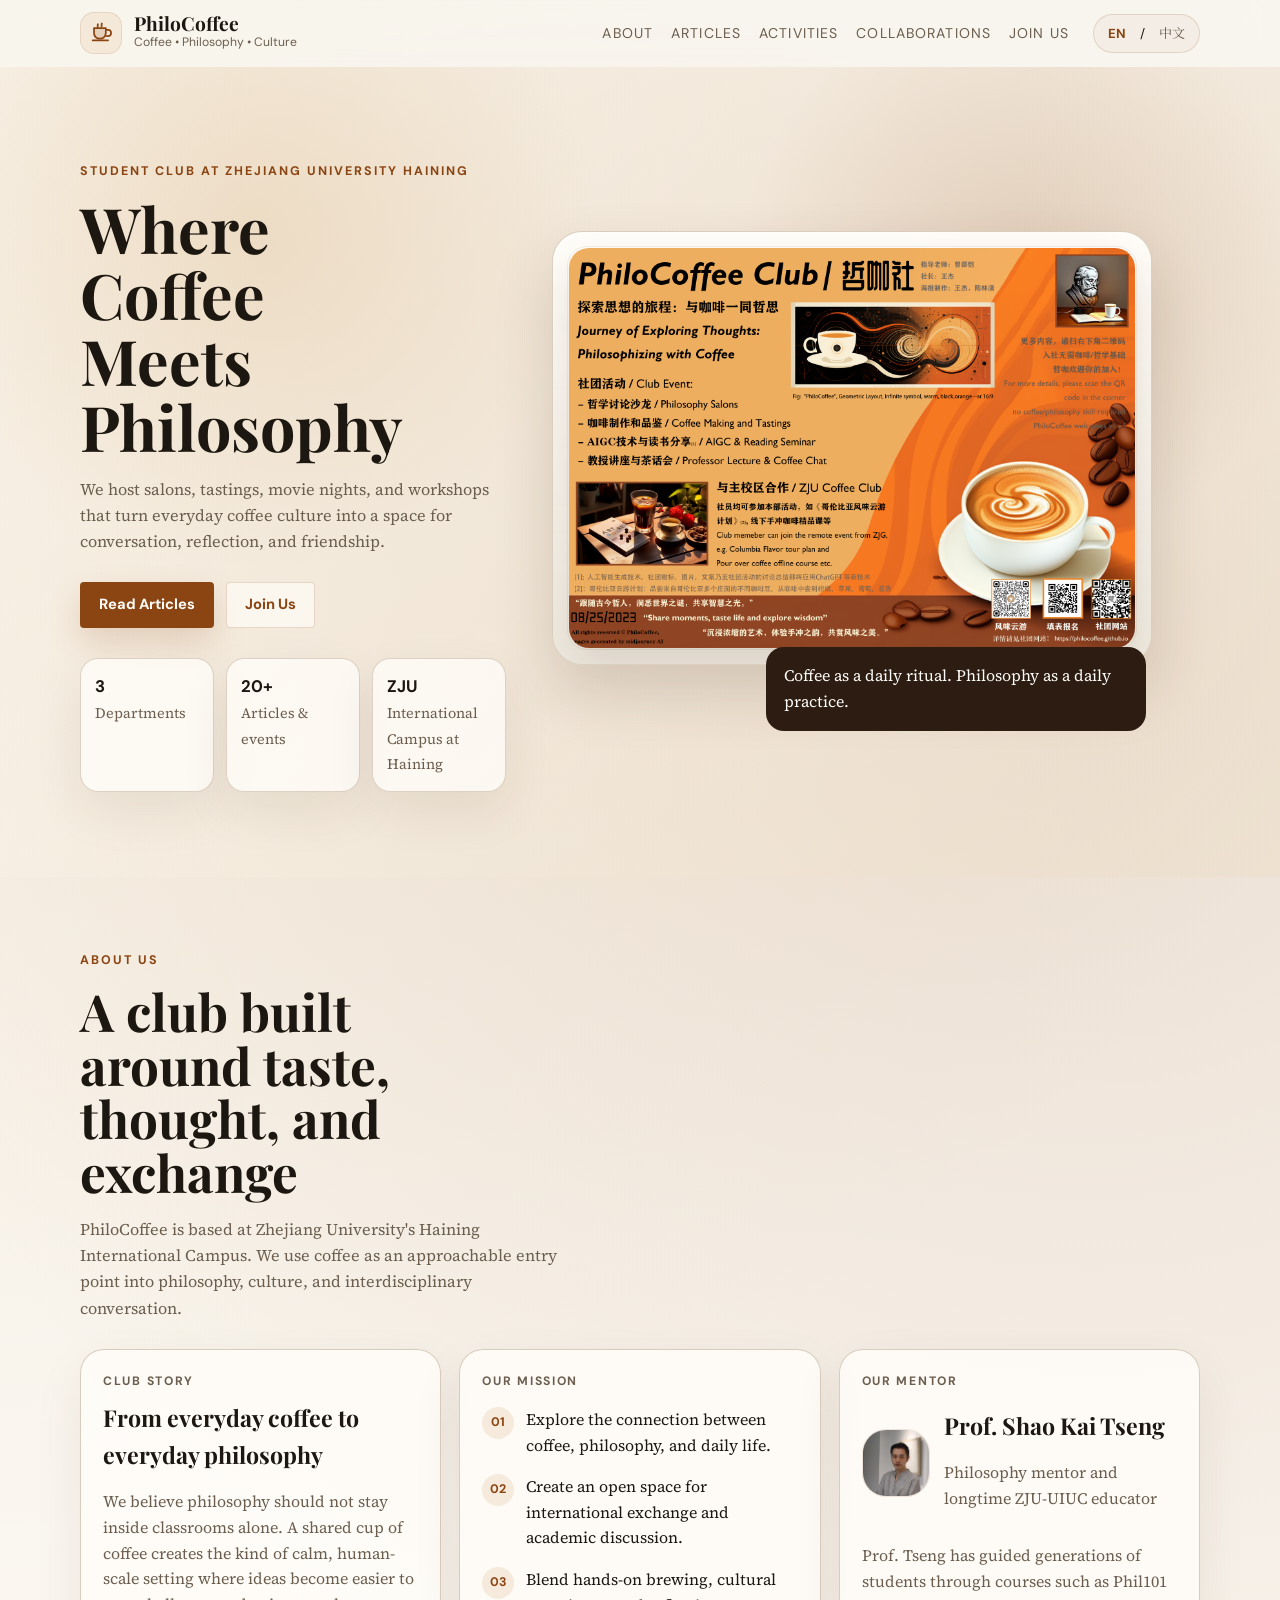
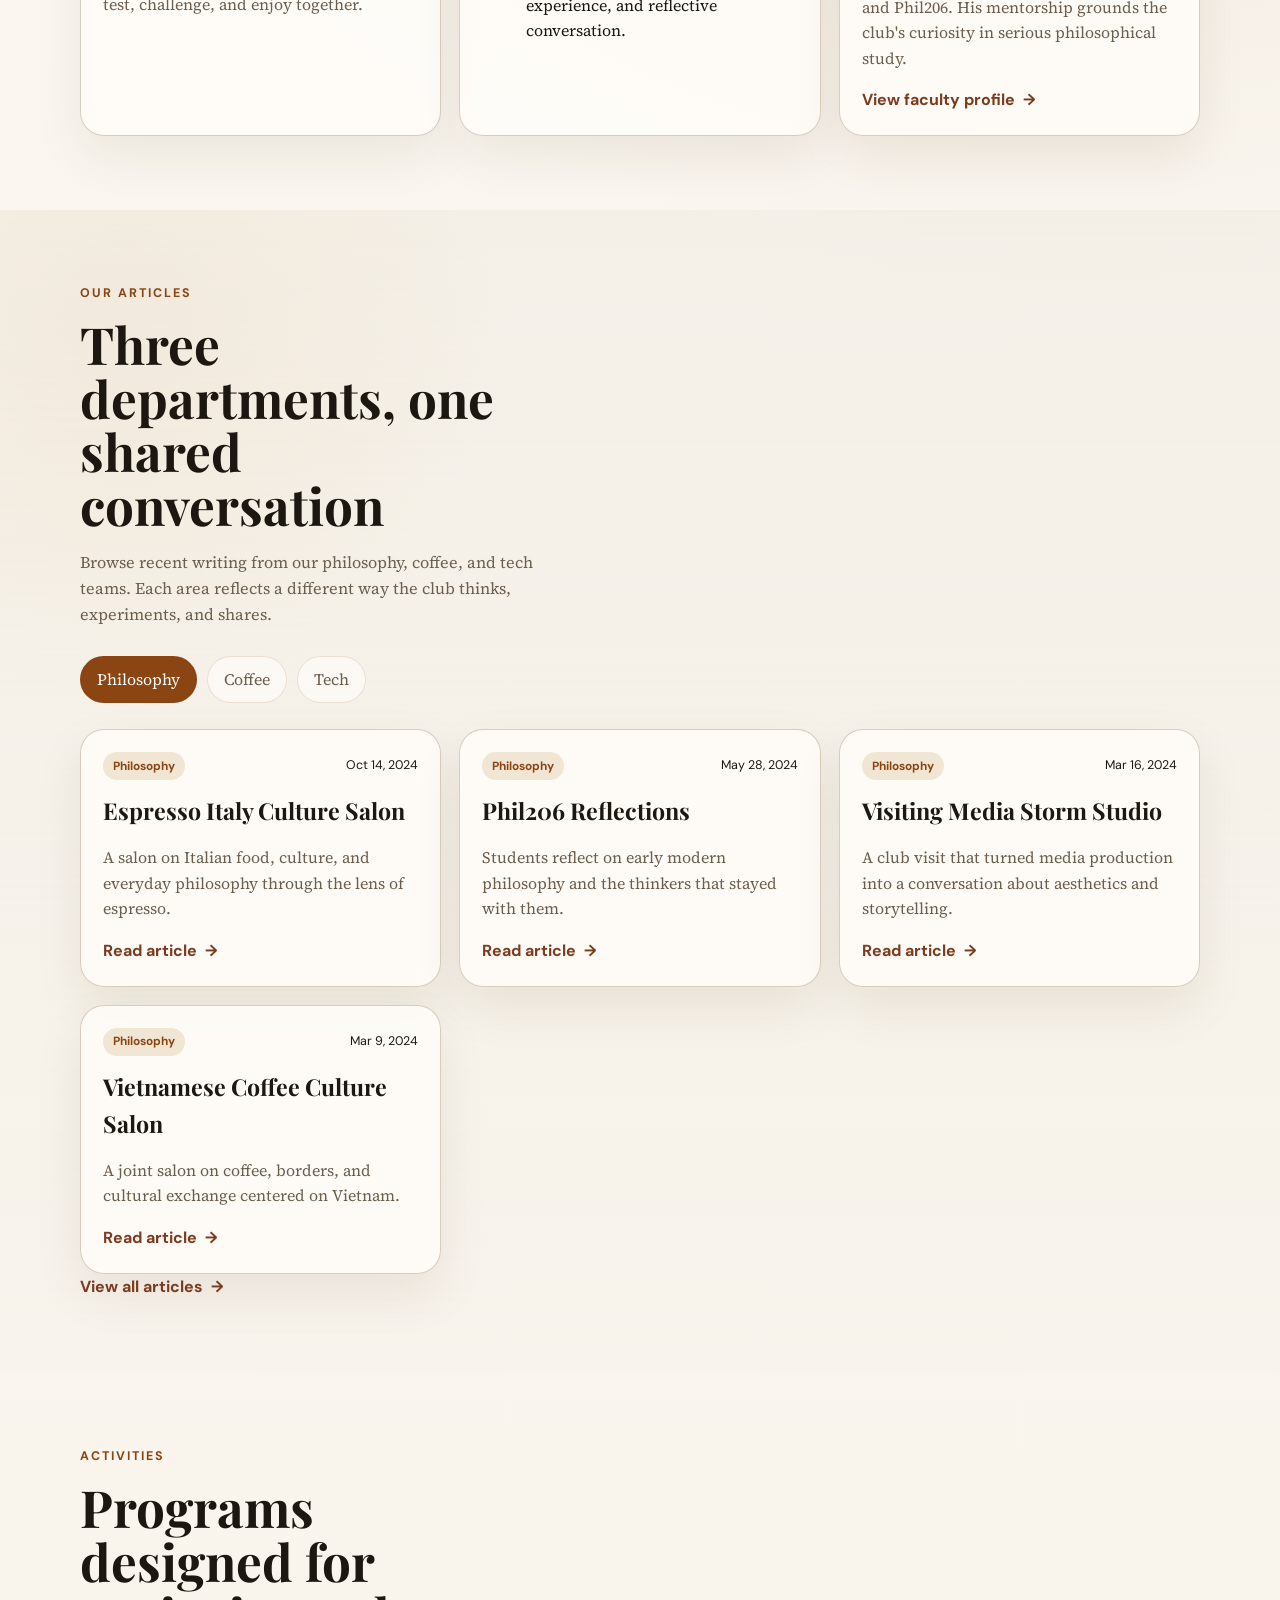
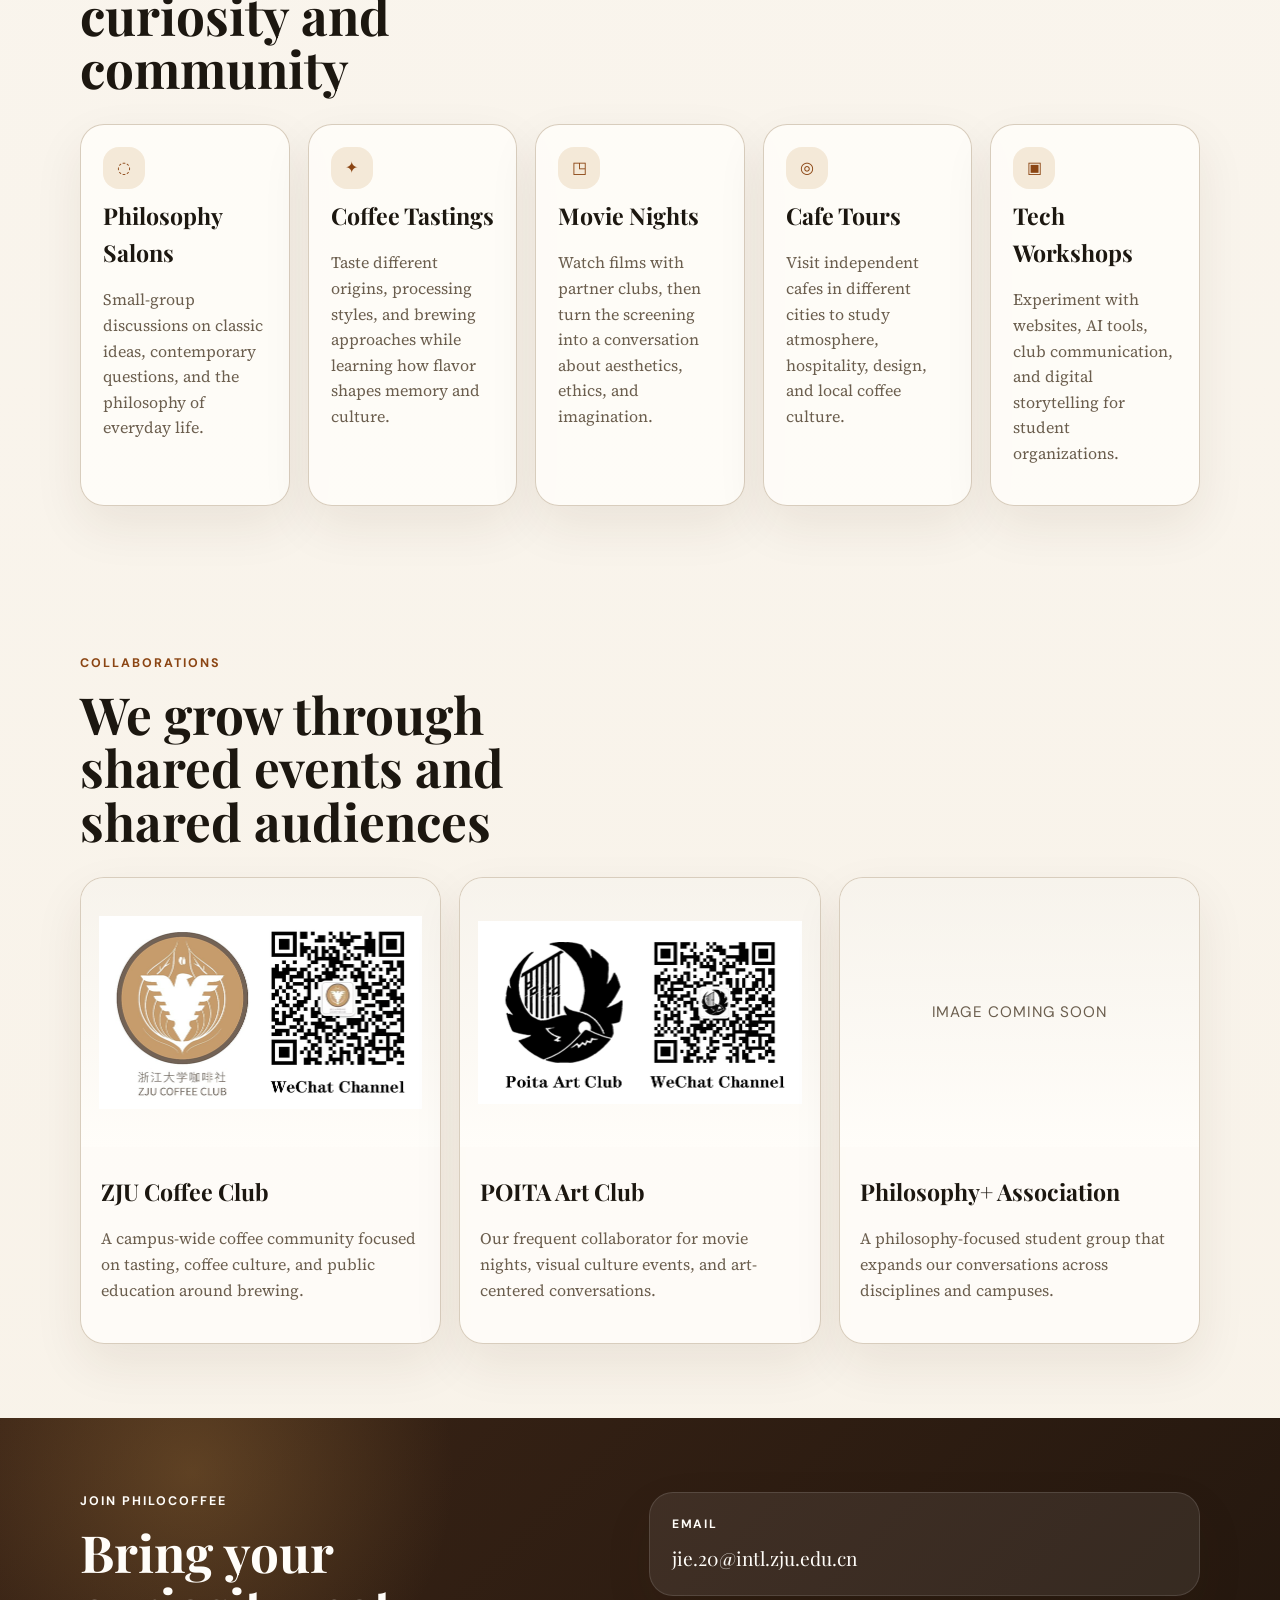
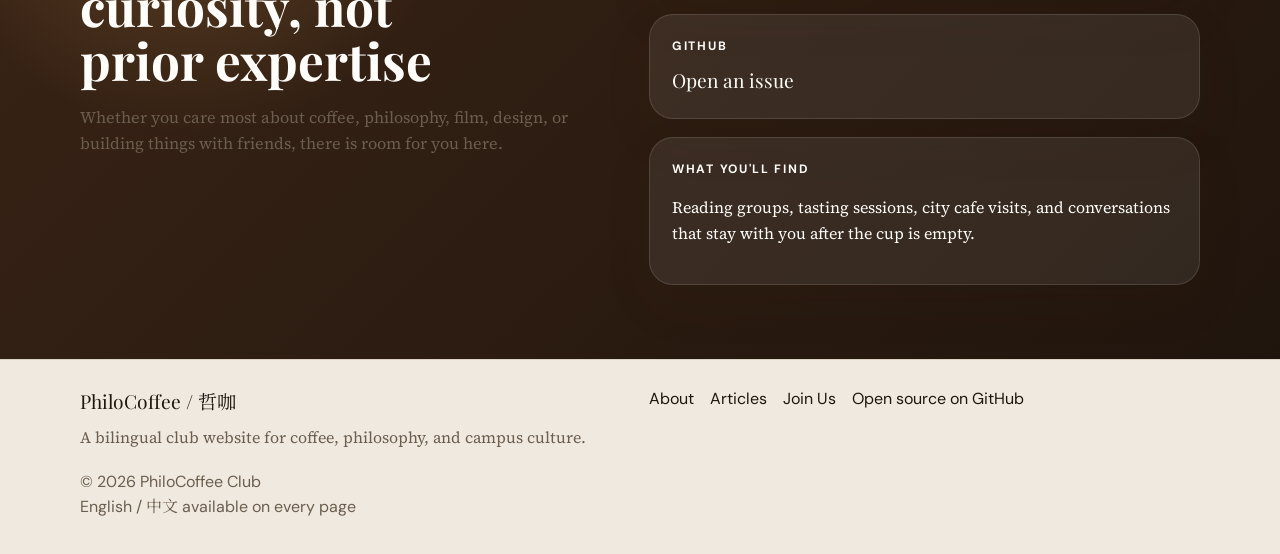
==== index.html @ e819ae13 "Redesign club website homepage and article reader" ====
<!DOCTYPE html>
<html lang="en">
<head>
  <meta charset="UTF-8">
  <meta name="viewport" content="width=device-width, initial-scale=1.0">
  <title>PhiloCoffee | Where Coffee Meets Philosophy</title>
  <meta name="description" content="PhiloCoffee is a student club at Zhejiang University Haining exploring coffee culture, philosophy, and creative technology.">
  <link rel="preconnect" href="https://fonts.googleapis.com">
  <link rel="preconnect" href="https://fonts.gstatic.com" crossorigin>
  <link href="https://fonts.googleapis.com/css2?family=DM+Sans:wght@400;500;700&family=Noto+Serif+SC:wght@300;400;600;700&family=Playfair+Display:wght@400;600;700&family=Source+Serif+4:opsz,wght@8..60,300;8..60,400;8..60,600&display=swap" rel="stylesheet">
  <link rel="stylesheet" href="/style.css">
</head>
<body data-page="home">
  <header class="site-header" id="top">
    <nav class="nav-shell container">
      <a class="brand" href="#top" aria-label="PhiloCoffee home">
        <span class="brand-mark" aria-hidden="true">
          <svg viewBox="0 0 64 64" role="img" aria-hidden="true">
            <path d="M16 21h26v11a13 13 0 0 1-13 13 13 13 0 0 1-13-13V21Z" fill="currentColor" opacity=".15"/>
            <path d="M43 25h5a7 7 0 0 1 0 14h-3" fill="none" stroke="currentColor" stroke-width="4" stroke-linecap="round"/>
            <path d="M16 21h27v11a13 13 0 0 1-13 13h-1a13 13 0 0 1-13-13V21Z" fill="none" stroke="currentColor" stroke-width="4" stroke-linejoin="round"/>
            <path d="M13 49h35" fill="none" stroke="currentColor" stroke-width="4" stroke-linecap="round"/>
            <path d="M25 12c-2 3 1 4-1 7" fill="none" stroke="currentColor" stroke-width="4" stroke-linecap="round"/>
            <path d="M34 10c-2 3 1 4-1 7" fill="none" stroke="currentColor" stroke-width="4" stroke-linecap="round"/>
          </svg>
        </span>
        <span class="brand-copy">
          <span class="brand-title">PhiloCoffee</span>
          <span class="brand-subtitle lang" data-en="Coffee • Philosophy • Culture" data-zh="咖啡 • 哲学 • 文化"></span>
        </span>
      </a>

      <button class="nav-toggle" type="button" aria-expanded="false" aria-controls="nav-menu">
        <span></span>
        <span></span>
        <span></span>
      </button>

      <div class="nav-menu" id="nav-menu">
        <div class="nav-links">
          <a href="#about" class="lang" data-en="About" data-zh="关于我们"></a>
          <a href="#articles" class="lang" data-en="Articles" data-zh="文章"></a>
          <a href="#activities" class="lang" data-en="Activities" data-zh="活动"></a>
          <a href="#collaborations" class="lang" data-en="Collaborations" data-zh="合作"></a>
          <a href="#join" class="lang" data-en="Join Us" data-zh="加入我们"></a>
        </div>
        <div class="lang-toggle" aria-label="Language switcher">
          <button class="lang-toggle-btn" data-lang="en" type="button">EN</button>
          <span>/</span>
          <button class="lang-toggle-btn" data-lang="zh" type="button">中文</button>
        </div>
      </div>
    </nav>
  </header>

  <main>
    <section class="hero">
      <div class="hero-backdrop"></div>
      <div class="container hero-grid">
        <div class="hero-copy">
          <p class="eyebrow lang" data-en="Student club at Zhejiang University Haining" data-zh="浙江大学海宁国际校区学生社团"></p>
          <h1 class="hero-title lang" data-en="Where Coffee Meets Philosophy" data-zh="咖啡与哲学的交汇点"></h1>
          <p class="hero-text lang" data-en="We host salons, tastings, movie nights, and workshops that turn everyday coffee culture into a space for conversation, reflection, and friendship." data-zh="我们举办沙龙、品鉴、观影夜与工作坊，让日常咖啡文化成为交流、思考与结识朋友的空间。"></p>
          <div class="hero-actions">
            <a class="button button-primary lang" href="#articles" data-en="Read Articles" data-zh="浏览文章"></a>
            <a class="button button-secondary lang" href="#join" data-en="Join Us" data-zh="加入我们"></a>
          </div>
          <div class="hero-metrics">
            <div class="metric">
              <strong>3</strong>
              <span class="lang" data-en="Departments" data-zh="内容方向"></span>
            </div>
            <div class="metric">
              <strong>20+</strong>
              <span class="lang" data-en="Articles & events" data-zh="文章与活动"></span>
            </div>
            <div class="metric">
              <strong>ZJU</strong>
              <span class="lang" data-en="International Campus at Haining" data-zh="海宁国际校区"></span>
            </div>
          </div>
        </div>

        <div class="hero-visual">
          <div class="poster-frame">
            <img src="/image/poster_v3.png" alt="PhiloCoffee poster">
          </div>
          <div class="hero-note">
            <span class="lang" data-en="Coffee as a daily ritual. Philosophy as a daily practice." data-zh="把咖啡当作日常仪式，把哲学当作日常实践。"></span>
          </div>
        </div>
      </div>
    </section>

    <section class="section" id="about">
      <div class="container">
        <div class="section-heading">
          <p class="eyebrow lang" data-en="About Us" data-zh="关于我们"></p>
          <h2 class="section-title lang" data-en="A club built around taste, thought, and exchange" data-zh="一个围绕品味、思考与交流建立的社团"></h2>
          <p class="section-intro lang" data-en="PhiloCoffee is based at Zhejiang University's Haining International Campus. We use coffee as an approachable entry point into philosophy, culture, and interdisciplinary conversation." data-zh="PhiloCoffee 位于浙江大学海宁国际校区。我们以咖啡作为亲近哲学、文化与跨学科交流的入口。"></p>
        </div>

        <div class="about-grid">
          <article class="feature-card prose-card">
            <p class="card-label lang" data-en="Club Story" data-zh="社团简介"></p>
            <h3 class="lang" data-en="From everyday coffee to everyday philosophy" data-zh="从日常咖啡走向日常哲学"></h3>
            <p class="lang" data-en="We believe philosophy should not stay inside classrooms alone. A shared cup of coffee creates the kind of calm, human-scale setting where ideas become easier to test, challenge, and enjoy together." data-zh="我们相信哲学不应只停留在课堂中。一杯共享的咖啡能创造出平静、有人情味的场域，让观点更容易被讨论、碰撞，也更容易被享受。"></p>
          </article>

          <article class="feature-card mission-card">
            <p class="card-label lang" data-en="Our Mission" data-zh="我们的使命"></p>
            <ul class="mission-list">
              <li>
                <span class="mission-icon">01</span>
                <span class="lang" data-en="Explore the connection between coffee, philosophy, and daily life." data-zh="探索咖啡、哲学与日常生活之间的联系。"></span>
              </li>
              <li>
                <span class="mission-icon">02</span>
                <span class="lang" data-en="Create an open space for international exchange and academic discussion." data-zh="创造开放的国际交流与学术讨论空间。"></span>
              </li>
              <li>
                <span class="mission-icon">03</span>
                <span class="lang" data-en="Blend hands-on brewing, cultural experience, and reflective conversation." data-zh="把手冲实践、文化体验与反思性对话结合起来。"></span>
              </li>
            </ul>
          </article>

          <article class="feature-card mentor-card">
            <p class="card-label lang" data-en="Our Mentor" data-zh="指导老师"></p>
            <div class="mentor-head">
              <a class="mentor-avatar mentor-avatar-link" href="https://person.zju.edu.cn/stseng/781641.html" target="_blank" rel="noreferrer" aria-label="Professor Tseng profile">
                <img src="/image/mentor-tseng.png" alt="Prof. Shao Kai Tseng portrait">
              </a>
              <div>
                <h3 class="lang" data-en="Prof. Shao Kai Tseng" data-zh="曾劭愷教授"></h3>
                <p class="mentor-role lang" data-en="Philosophy mentor and longtime ZJU-UIUC educator" data-zh="哲学导师，长期任教于 ZJU-UIUC 联合学院"></p>
              </div>
            </div>
            <p class="lang" data-en="Prof. Tseng has guided generations of students through courses such as Phil101 and Phil206. His mentorship grounds the club's curiosity in serious philosophical study." data-zh="曾绍恺教授多年讲授 Phil101 与 Phil206 等课程。他的指导让社团的好奇心建立在扎实的哲学学习之上。"></p>
            <a class="text-link lang" href="https://person.zju.edu.cn/stseng/781641.html" target="_blank" rel="noreferrer" data-en="View faculty profile" data-zh="查看教师主页"></a>
          </article>
        </div>
      </div>
    </section>

    <section class="section section-articles" id="articles">
      <div class="container">
        <div class="section-heading">
          <p class="eyebrow lang" data-en="Our Articles" data-zh="我们的文章"></p>
          <h2 class="section-title lang" data-en="Three departments, one shared conversation" data-zh="三个方向，一场持续展开的对话"></h2>
          <p class="section-intro lang" data-en="Browse recent writing from our philosophy, coffee, and tech teams. Each area reflects a different way the club thinks, experiments, and shares." data-zh="浏览哲学、咖啡与技术三个部门的近期内容。它们分别呈现了社团思考、实践与分享的不同方式。"></p>
        </div>

        <div class="tabs" role="tablist" aria-label="Article categories">
          <button class="tab-button is-active" type="button" data-tab="philosophy" role="tab" aria-selected="true">
            <span class="lang" data-en="Philosophy" data-zh="哲学部"></span>
          </button>
          <button class="tab-button" type="button" data-tab="coffee" role="tab" aria-selected="false">
            <span class="lang" data-en="Coffee" data-zh="咖啡部"></span>
          </button>
          <button class="tab-button" type="button" data-tab="tech" role="tab" aria-selected="false">
            <span class="lang" data-en="Tech" data-zh="技术部"></span>
          </button>
        </div>

        <div class="article-panel">
          <div id="home-article-grid" class="card-grid"></div>
          <div class="section-cta">
            <a id="home-article-link" class="text-link" href="/philosophy/">
              <span class="lang" data-en="View all articles" data-zh="查看全部文章"></span>
            </a>
          </div>
        </div>
      </div>
    </section>

    <section class="section" id="activities">
      <div class="container">
        <div class="section-heading">
          <p class="eyebrow lang" data-en="Activities" data-zh="活动"></p>
          <h2 class="section-title lang" data-en="Programs designed for curiosity and community" data-zh="为好奇心与社群感而设计的活动"></h2>
        </div>

        <div class="activities-grid">
          <article class="activity-card">
            <span class="activity-icon">◌</span>
            <h3 class="lang" data-en="Philosophy Salons" data-zh="哲学沙龙"></h3>
            <p class="lang" data-en="Small-group discussions on classic ideas, contemporary questions, and the philosophy of everyday life." data-zh="围绕经典思想、当代问题与日常生活哲学展开的小组讨论。"></p>
          </article>
          <article class="activity-card">
            <span class="activity-icon">✦</span>
            <h3 class="lang" data-en="Coffee Tastings" data-zh="咖啡品鉴"></h3>
            <p class="lang" data-en="Taste different origins, processing styles, and brewing approaches while learning how flavor shapes memory and culture." data-zh="品尝不同产地、处理法与冲煮方式的咖啡，感受风味如何连接记忆与文化。"></p>
          </article>
          <article class="activity-card">
            <span class="activity-icon">◳</span>
            <h3 class="lang" data-en="Movie Nights" data-zh="观影夜"></h3>
            <p class="lang" data-en="Watch films with partner clubs, then turn the screening into a conversation about aesthetics, ethics, and imagination." data-zh="与合作社团一起观影，再把电影延伸为关于美学、伦理与想象力的讨论。"></p>
          </article>
          <article class="activity-card">
            <span class="activity-icon">◎</span>
            <h3 class="lang" data-en="Cafe Tours" data-zh="探店活动"></h3>
            <p class="lang" data-en="Visit independent cafes in different cities to study atmosphere, hospitality, design, and local coffee culture." data-zh="走进不同城市的独立咖啡馆，观察空间氛围、待客之道、设计与地方咖啡文化。"></p>
          </article>
          <article class="activity-card">
            <span class="activity-icon">▣</span>
            <h3 class="lang" data-en="Tech Workshops" data-zh="技术工作坊"></h3>
            <p class="lang" data-en="Experiment with websites, AI tools, club communication, and digital storytelling for student organizations." data-zh="围绕网站、AI 工具、社团协作与数字表达进行实践型分享。"></p>
          </article>
        </div>
      </div>
    </section>

    <section class="section" id="collaborations">
      <div class="container">
        <div class="section-heading">
          <p class="eyebrow lang" data-en="Collaborations" data-zh="合作社团"></p>
          <h2 class="section-title lang" data-en="We grow through shared events and shared audiences" data-zh="在共同策划与共同交流中成长"></h2>
        </div>

        <div class="partner-grid">
          <article class="partner-card">
            <img src="/zju_coffee_club_link.png" alt="ZJU Coffee Club QR code">
            <div class="partner-copy">
              <h3>ZJU Coffee Club</h3>
              <p class="lang" data-en="A campus-wide coffee community focused on tasting, coffee culture, and public education around brewing." data-zh="浙江大学学生咖啡社，聚焦品鉴、咖啡文化传播与冲煮科普。"></p>
            </div>
          </article>
          <article class="partner-card">
            <img src="/image/poita_art_club_link.png" alt="POITA Art Club QR code">
            <div class="partner-copy">
              <h3>POITA Art Club</h3>
              <p class="lang" data-en="Our frequent collaborator for movie nights, visual culture events, and art-centered conversations." data-zh="我们在观影夜、视觉文化活动与艺术主题讨论中的常见合作伙伴。"></p>
            </div>
          </article>
          <article class="partner-card">
            <div class="partner-placeholder" aria-hidden="true">
              <span class="lang" data-en="Image coming soon" data-zh="图片待补充"></span>
            </div>
            <div class="partner-copy">
              <h3>Philosophy+ Association</h3>
              <p class="lang" data-en="A philosophy-focused student group that expands our conversations across disciplines and campuses." data-zh="以哲学为核心的学生组织，帮助我们把讨论延伸到更多学科与校园。"></p>
            </div>
          </article>
        </div>
      </div>
    </section>

    <section class="section join-section" id="join">
      <div class="container join-grid">
        <div>
          <p class="eyebrow eyebrown-light lang" data-en="Join PhiloCoffee" data-zh="加入 PhiloCoffee"></p>
          <h2 class="section-title light lang" data-en="Bring your curiosity, not prior expertise" data-zh="带着好奇心来，不必先成为专家"></h2>
          <p class="join-text lang" data-en="Whether you care most about coffee, philosophy, film, design, or building things with friends, there is room for you here." data-zh="无论你更关心咖啡、哲学、电影、设计，还是和朋友一起做点什么，这里都欢迎你。"></p>
        </div>
        <div class="join-cards">
          <article class="join-card">
            <p class="card-label light lang" data-en="Email" data-zh="邮箱"></p>
            <a href="mailto:jie.20@intl.zju.edu.cn">jie.20@intl.zju.edu.cn</a>
          </article>
          <article class="join-card">
            <p class="card-label light lang" data-en="GitHub" data-zh="GitHub"></p>
            <a href="https://github.com/PhiloCoffee/PhiloCoffee.github.io/issues" target="_blank" rel="noreferrer" class="lang" data-en="Open an issue" data-zh="提交 Issue"></a>
          </article>
          <article class="join-card">
            <p class="card-label light lang" data-en="What you'll find" data-zh="你会收获"></p>
            <p class="lang" data-en="Reading groups, tasting sessions, city cafe visits, and conversations that stay with you after the cup is empty." data-zh="读书会、品鉴活动、城市探店，以及喝完咖啡之后仍会留在你心里的讨论。"></p>
          </article>
        </div>
      </div>
    </section>
  </main>

  <footer class="site-footer">
    <div class="container footer-grid">
      <div>
        <p class="footer-brand">PhiloCoffee / 哲咖</p>
        <p class="footer-copy lang" data-en="A bilingual club website for coffee, philosophy, and campus culture." data-zh="一个关于咖啡、哲学与校园文化的双语社团网站。"></p>
      </div>
      <div class="footer-links">
        <a href="#about" class="lang" data-en="About" data-zh="关于"></a>
        <a href="#articles" class="lang" data-en="Articles" data-zh="文章"></a>
        <a href="#join" class="lang" data-en="Join Us" data-zh="加入我们"></a>
        <a href="https://github.com/PhiloCoffee/PhiloCoffee.github.io" target="_blank" rel="noreferrer" class="lang" data-en="Open source on GitHub" data-zh="GitHub 开源"></a>
      </div>
      <div class="footer-meta">
        <p>© <span id="year"></span> PhiloCoffee Club</p>
        <p class="lang" data-en="English / 中文 available on every page" data-zh="每一页均支持 English / 中文"></p>
      </div>
    </div>
  </footer>

  <script src="/script.js"></script>
</body>
</html>
---- style.css ----
:root {
  --color-bg: #faf7f2;
  --color-surface: #f0ebe1;
  --color-border: #d6cbba;
  --color-text: #1c1710;
  --color-muted: #6b5e4e;
  --color-accent: #8b4513;
  --color-accent-2: #c8934a;
  --color-link: #7a3b1e;
  --color-dark: #2c1c11;
  --color-white: #fffdf9;
  --shadow-soft: 0 20px 50px rgba(60, 37, 17, 0.08);
  --shadow-card: 0 16px 40px rgba(60, 37, 17, 0.12);
  --container-width: 1120px;
}

*,
*::before,
*::after {
  box-sizing: border-box;
}

html {
  scroll-behavior: smooth;
}

body {
  margin: 0;
  background:
    radial-gradient(circle at top left, rgba(200, 147, 74, 0.18), transparent 28%),
    radial-gradient(circle at 85% 12%, rgba(139, 69, 19, 0.14), transparent 26%),
    linear-gradient(180deg, #fbf8f3 0%, #f8f2e8 100%);
  color: var(--color-text);
  font-family: "Source Serif 4", "Noto Serif SC", Georgia, serif;
  line-height: 1.6;
}

img {
  display: block;
  max-width: 100%;
}

a {
  color: inherit;
  text-decoration: none;
}

button {
  font: inherit;
}

.container {
  width: min(calc(100% - 32px), var(--container-width));
  margin: 0 auto;
}

.site-header {
  position: sticky;
  top: 0;
  z-index: 100;
  backdrop-filter: blur(12px);
  background: rgba(250, 247, 242, 0.86);
  border-bottom: 1px solid transparent;
  transition: border-color 160ms ease, box-shadow 160ms ease, background 160ms ease;
}

.site-header.is-scrolled {
  border-bottom-color: rgba(214, 203, 186, 0.92);
  box-shadow: 0 8px 30px rgba(60, 37, 17, 0.06);
}

.nav-shell {
  min-height: 64px;
  display: flex;
  align-items: center;
  justify-content: space-between;
  gap: 20px;
  padding: 12px 0;
}

.brand {
  display: inline-flex;
  align-items: center;
  gap: 12px;
  min-width: 0;
}

.brand-mark {
  width: 42px;
  height: 42px;
  display: inline-flex;
  align-items: center;
  justify-content: center;
  color: var(--color-accent);
  background: rgba(200, 147, 74, 0.12);
  border: 1px solid rgba(139, 69, 19, 0.12);
  border-radius: 14px;
}

.brand-mark svg {
  width: 28px;
  height: 28px;
}

.brand-copy {
  display: grid;
}

.brand-title,
.hero-title,
.section-title,
.article-card h3,
.feature-card h3,
.partner-card h3,
.activity-card h3,
.join-card a,
.footer-brand {
  font-family: "Playfair Display", "Noto Serif SC", Georgia, serif;
}

.brand-title {
  font-size: 1.2rem;
  font-weight: 700;
  line-height: 1.05;
}

.brand-subtitle,
.nav-links,
.lang-toggle,
.eyebrow,
.card-label,
.article-meta,
.article-tag,
.footer-meta,
.footer-links {
  font-family: "DM Sans", "Noto Serif SC", sans-serif;
}

.brand-subtitle {
  color: var(--color-muted);
  font-size: 0.76rem;
}

.nav-toggle {
  width: 46px;
  height: 46px;
  display: inline-flex;
  flex-direction: column;
  justify-content: center;
  gap: 5px;
  padding: 0 11px;
  border: 1px solid rgba(139, 69, 19, 0.14);
  border-radius: 14px;
  background: rgba(255, 253, 249, 0.65);
  color: var(--color-text);
}

.nav-toggle span {
  height: 2px;
  width: 100%;
  background: currentColor;
  border-radius: 99px;
  transition: transform 160ms ease, opacity 160ms ease;
}

.nav-toggle[aria-expanded="true"] span:nth-child(1) {
  transform: translateY(7px) rotate(45deg);
}

.nav-toggle[aria-expanded="true"] span:nth-child(2) {
  opacity: 0;
}

.nav-toggle[aria-expanded="true"] span:nth-child(3) {
  transform: translateY(-7px) rotate(-45deg);
}

.nav-menu {
  position: absolute;
  top: calc(100% + 8px);
  left: 16px;
  right: 16px;
  display: none;
  padding: 18px;
  background: rgba(255, 253, 249, 0.98);
  border: 1px solid rgba(214, 203, 186, 0.95);
  border-radius: 22px;
  box-shadow: var(--shadow-soft);
}

.nav-menu.is-open {
  display: grid;
  gap: 16px;
}

.nav-links {
  display: grid;
  gap: 12px;
  font-size: 0.88rem;
  text-transform: uppercase;
  letter-spacing: 0.08em;
}

.nav-links a,
.footer-copy,
.footer-meta,
.section-intro,
.hero-text,
.join-text,
.article-desc,
.feature-card p,
.activity-card p,
.partner-card p {
  color: var(--color-muted);
}

.nav-links a:hover,
.footer-links a:hover,
.text-link:hover {
  color: var(--color-accent);
}

.lang-toggle {
  display: inline-flex;
  align-items: center;
  gap: 10px;
  width: fit-content;
  border: 1px solid rgba(139, 69, 19, 0.16);
  background: rgba(240, 235, 225, 0.68);
  border-radius: 999px;
  padding: 6px 10px;
  font-size: 0.82rem;
}

.lang-toggle-btn {
  border: 0;
  background: transparent;
  color: var(--color-muted);
  padding: 2px 4px;
  cursor: pointer;
}

.lang-toggle-btn.active {
  color: var(--color-accent);
  font-weight: 700;
}

.hero {
  position: relative;
  overflow: clip;
  padding: 44px 0 34px;
}

.hero-backdrop {
  position: absolute;
  inset: 0;
  background:
    radial-gradient(circle at 20% 20%, rgba(200, 147, 74, 0.18), transparent 28%),
    radial-gradient(circle at 80% 25%, rgba(139, 69, 19, 0.15), transparent 24%),
    linear-gradient(135deg, rgba(255, 253, 249, 0.42), rgba(232, 213, 176, 0.22));
  pointer-events: none;
}

.hero-grid {
  position: relative;
  display: grid;
  gap: 28px;
  align-items: center;
}

.eyebrow {
  margin: 0 0 14px;
  color: var(--color-accent);
  font-size: 0.78rem;
  font-weight: 700;
  letter-spacing: 0.16em;
  text-transform: uppercase;
}

.eyebrown-light,
.light,
.join-card a,
.join-card p {
  color: var(--color-white);
}

.hero-title,
.section-title {
  margin: 0;
  line-height: 1.05;
}

.hero-title {
  font-size: clamp(2.2rem, 5.8vw, 4.8rem);
  max-width: 9ch;
}

.section-title {
  font-size: clamp(2rem, 4vw, 3.6rem);
  max-width: 13ch;
}

.hero-text,
.section-intro,
.join-text {
  max-width: 62ch;
  font-size: 1.02rem;
}

.hero-actions {
  display: flex;
  flex-wrap: wrap;
  gap: 12px;
  margin: 28px 0 30px;
}

.button {
  display: inline-flex;
  align-items: center;
  justify-content: center;
  min-height: 46px;
  padding: 0 18px;
  border-radius: 4px;
  border: 1px solid transparent;
  font-family: "DM Sans", "Noto Serif SC", sans-serif;
  font-size: 0.92rem;
  font-weight: 700;
}

.button-primary {
  background: var(--color-accent);
  color: var(--color-white);
  box-shadow: 0 14px 32px rgba(139, 69, 19, 0.18);
}

.button-secondary {
  background: rgba(255, 253, 249, 0.64);
  border-color: rgba(139, 69, 19, 0.18);
  color: var(--color-accent);
}

.hero-metrics {
  display: grid;
  grid-template-columns: repeat(3, minmax(0, 1fr));
  gap: 12px;
  max-width: 780px;
}

.metric {
  padding: 14px;
  background: rgba(255, 253, 249, 0.78);
  border: 1px solid rgba(214, 203, 186, 0.85);
  border-radius: 18px;
  box-shadow: var(--shadow-soft);
  min-width: 0;
}

.metric strong {
  display: block;
  font-family: "DM Sans", sans-serif;
  font-size: 1.05rem;
}

.metric span {
  color: var(--color-muted);
  font-size: 0.9rem;
}

.poster-frame {
  position: relative;
  border-radius: 30px;
  overflow: hidden;
  background:
    linear-gradient(180deg, rgba(255, 253, 249, 0.98), rgba(240, 235, 225, 0.92));
  border: 1px solid rgba(214, 203, 186, 0.9);
  box-shadow: 0 28px 60px rgba(60, 37, 17, 0.16);
  padding: 14px;
}

.poster-frame img {
  width: 100%;
  height: auto;
  min-height: 0;
  object-fit: contain;
  border-radius: 20px;
  box-shadow: 0 20px 40px rgba(60, 37, 17, 0.12);
}

.hero-note {
  margin-top: 14px;
  margin-left: auto;
  width: min(92%, 320px);
  padding: 16px 18px;
  border-radius: 18px;
  background: var(--color-dark);
  color: var(--color-white);
}

.section,
.department-hero {
  padding: 74px 0;
}

.article-shell {
  padding: 56px 0 84px;
}

.article-reader-card {
  background: rgba(255, 253, 249, 0.94);
  border: 1px solid rgba(214, 203, 186, 0.95);
  border-radius: 28px;
  box-shadow: var(--shadow-card);
  padding: 28px 22px;
}

.article-reader-meta {
  display: grid;
  gap: 8px;
  margin-bottom: 22px;
}

.article-source {
  margin: 0;
  color: var(--color-muted);
  font-family: "DM Sans", "Noto Serif SC", sans-serif;
  font-size: 0.88rem;
  word-break: break-all;
}

.article-prose {
  font-size: 1.06rem;
}

.article-prose > :first-child {
  margin-top: 0;
}

.article-prose h1,
.article-prose h2,
.article-prose h3,
.article-prose h4 {
  font-family: "Playfair Display", "Noto Serif SC", Georgia, serif;
  line-height: 1.15;
  margin: 1.4em 0 0.5em;
}

.article-prose h1 {
  font-size: clamp(2.2rem, 5vw, 3.6rem);
}

.article-prose h2 {
  font-size: clamp(1.6rem, 3vw, 2.3rem);
}

.article-prose h3 {
  font-size: 1.35rem;
}

.article-prose p,
.article-prose li,
.article-prose blockquote {
  color: var(--color-text);
}

.article-prose p,
.article-prose ul,
.article-prose ol,
.article-prose blockquote {
  margin: 0 0 1em;
}

.article-prose img {
  margin: 22px auto;
  border-radius: 18px;
  box-shadow: var(--shadow-soft);
}

.article-prose a {
  color: var(--color-link);
  text-decoration: underline;
  text-underline-offset: 0.14em;
}

.article-prose blockquote {
  margin-left: 0;
  padding: 14px 18px;
  border-left: 4px solid var(--color-accent-2);
  background: rgba(240, 235, 225, 0.72);
  border-radius: 0 12px 12px 0;
}

.article-prose code {
  font-family: "Courier New", monospace;
  background: rgba(240, 235, 225, 0.8);
  padding: 0.1em 0.35em;
  border-radius: 6px;
}

.article-prose pre {
  overflow-x: auto;
  padding: 16px;
  background: #24180f;
  color: #f8f2e8;
  border-radius: 16px;
}

.article-prose pre code {
  background: transparent;
  padding: 0;
  color: inherit;
}

.section-heading {
  margin-bottom: 28px;
}

.about-grid,
.partner-grid,
.activities-grid,
.join-grid,
.footer-grid,
.card-grid,
.join-cards {
  display: grid;
  gap: 18px;
}

.feature-card,
.activity-card,
.partner-card,
.article-card,
.join-card {
  background: rgba(255, 253, 249, 0.84);
  border: 1px solid rgba(214, 203, 186, 0.95);
  border-radius: 24px;
  box-shadow: var(--shadow-soft);
}

.feature-card,
.activity-card,
.article-card,
.join-card {
  padding: 22px;
}

.feature-card h3,
.activity-card h3,
.partner-card h3,
.article-card h3 {
  margin: 8px 0 10px;
  font-size: 1.45rem;
}

.card-label {
  margin: 0 0 8px;
  color: var(--color-accent);
  font-size: 0.76rem;
  font-weight: 700;
  letter-spacing: 0.14em;
  text-transform: uppercase;
}

.mission-list {
  list-style: none;
  display: grid;
  gap: 16px;
  margin: 16px 0 0;
  padding: 0;
}

.mission-list li {
  display: grid;
  grid-template-columns: auto 1fr;
  gap: 12px;
  align-items: start;
}

.mission-icon {
  width: 32px;
  height: 32px;
  display: inline-flex;
  align-items: center;
  justify-content: center;
  border-radius: 50%;
  background: rgba(200, 147, 74, 0.16);
  color: var(--color-accent);
  font-family: "DM Sans", sans-serif;
  font-size: 0.78rem;
  font-weight: 700;
}

.mentor-head {
  display: flex;
  align-items: center;
  gap: 14px;
}

.mentor-avatar {
  width: 68px;
  height: 68px;
  border-radius: 24px;
  display: inline-flex;
  align-items: center;
  justify-content: center;
  background: linear-gradient(135deg, var(--color-accent), var(--color-accent-2));
  color: var(--color-white);
  font-family: "DM Sans", sans-serif;
  font-weight: 700;
}

.mentor-avatar-link {
  flex: 0 0 auto;
  overflow: hidden;
  padding: 0;
  background: rgba(255, 253, 249, 0.9);
  border: 1px solid rgba(139, 69, 19, 0.14);
}

.mentor-avatar-link img {
  width: 100%;
  height: 100%;
  object-fit: cover;
  object-position: center top;
  display: block;
}

.mentor-avatar-text {
  display: none;
  align-items: center;
  justify-content: center;
  width: 100%;
  height: 100%;
}

.section-articles {
  background:
    linear-gradient(180deg, rgba(240, 235, 225, 0.58), rgba(240, 235, 225, 0.16)),
    radial-gradient(circle at 10% 10%, rgba(200, 147, 74, 0.14), transparent 24%);
}

.tabs {
  display: flex;
  gap: 10px;
  overflow-x: auto;
  padding-bottom: 6px;
  margin-bottom: 20px;
}

.tab-button {
  border: 1px solid rgba(139, 69, 19, 0.14);
  background: rgba(255, 253, 249, 0.7);
  color: var(--color-muted);
  border-radius: 999px;
  padding: 10px 16px;
  white-space: nowrap;
  cursor: pointer;
}

.tab-button.is-active {
  background: var(--color-accent);
  color: var(--color-white);
}

.article-card {
  transition: transform 160ms ease, box-shadow 160ms ease, border-color 160ms ease;
}

.article-card:hover {
  transform: translateY(-2px);
  box-shadow: var(--shadow-card);
  border-color: rgba(139, 69, 19, 0.18);
}

.article-top {
  display: flex;
  align-items: center;
  justify-content: space-between;
  gap: 12px;
  margin-bottom: 12px;
}

.article-tag {
  display: inline-flex;
  align-items: center;
  min-height: 28px;
  padding: 0 10px;
  border-radius: 999px;
  font-size: 0.74rem;
  font-weight: 700;
}

.tag-philosophy {
  background: #f0e6d3;
  color: #8b4513;
}

.tag-coffee {
  background: #e8d5b0;
  color: #5c3317;
}

.tag-tech {
  background: #dde8e0;
  color: #2d5a3d;
}

.article-meta {
  font-size: 0.78rem;
}

.text-link {
  display: inline-flex;
  align-items: center;
  gap: 8px;
  color: var(--color-link);
  font-family: "DM Sans", sans-serif;
  font-weight: 700;
}

.text-link::after {
  content: "→";
}

.activity-icon {
  display: inline-flex;
  width: 42px;
  height: 42px;
  align-items: center;
  justify-content: center;
  border-radius: 16px;
  background: rgba(200, 147, 74, 0.18);
  color: var(--color-accent);
  font-family: "DM Sans", sans-serif;
}

.partner-card {
  overflow: hidden;
}

.partner-card img {
  width: 100%;
  aspect-ratio: 4 / 3;
  object-fit: contain;
  background: linear-gradient(180deg, rgba(240, 235, 225, 0.5), rgba(255, 253, 249, 0.95));
  padding: 18px;
}

.partner-placeholder {
  width: 100%;
  aspect-ratio: 4 / 3;
  display: flex;
  align-items: center;
  justify-content: center;
  padding: 18px;
  background:
    linear-gradient(180deg, rgba(240, 235, 225, 0.5), rgba(255, 253, 249, 0.95));
  color: var(--color-muted);
  font-family: "DM Sans", "Noto Serif SC", sans-serif;
  font-size: 0.95rem;
  letter-spacing: 0.06em;
  text-transform: uppercase;
}

.partner-copy {
  padding: 18px 20px 24px;
}

.join-section {
  background:
    radial-gradient(circle at 15% 10%, rgba(200, 147, 74, 0.28), transparent 22%),
    linear-gradient(135deg, #3a2416 0%, #20150d 100%);
  color: var(--color-white);
}

.join-card {
  background: rgba(255, 253, 249, 0.08);
  border-color: rgba(255, 253, 249, 0.12);
}

.join-card a {
  font-size: 1.2rem;
}

.site-footer {
  padding: 26px 0 34px;
  background: rgba(28, 23, 16, 0.04);
  border-top: 1px solid rgba(214, 203, 186, 0.72);
}

.footer-brand {
  margin: 0 0 8px;
  font-size: 1.2rem;
}

.footer-links {
  display: flex;
  flex-wrap: wrap;
  gap: 16px;
}

.footer-copy,
.footer-meta p {
  margin: 0;
}

.department-hero {
  padding-top: 48px;
  padding-bottom: 30px;
}

.department-hero .section-title {
  max-width: 16ch;
}

@media (max-width: 767px) {
  .hero-metrics {
    grid-template-columns: 1fr;
  }
}

@media (min-width: 768px) {
  .hero {
    min-height: 78vh;
    display: flex;
    align-items: center;
    padding: 54px 0 44px;
  }

  .hero-grid,
  .join-grid,
  .footer-grid {
    grid-template-columns: repeat(2, minmax(0, 1fr));
  }

  .hero-grid {
    gap: 34px;
    grid-template-columns: minmax(0, 0.96fr) minmax(500px, 1.04fr);
  }

  .hero-copy {
    padding-right: 6px;
  }

  .hero-visual {
    align-self: center;
    padding-top: 8px;
  }

  .poster-frame {
    transform: none;
  }

  .poster-frame::before {
    content: "";
    position: absolute;
    inset: 14px;
    border-radius: 20px;
    border: 1px solid rgba(139, 69, 19, 0.08);
    pointer-events: none;
  }

  .hero-note {
    margin-top: -18px;
    margin-right: 6px;
    position: relative;
    z-index: 1;
    width: min(78%, 380px);
  }

  .about-grid {
    grid-template-columns: repeat(3, minmax(0, 1fr));
  }

  .activities-grid {
    grid-template-columns: repeat(2, minmax(0, 1fr));
  }

  .partner-grid,
  .card-grid {
    grid-template-columns: repeat(2, minmax(0, 1fr));
  }

  .article-reader-card {
    padding: 38px 42px;
  }

  .nav-toggle {
    display: none;
  }

  .nav-menu {
    position: static;
    display: flex;
    align-items: center;
    gap: 24px;
    padding: 0;
    border: 0;
    box-shadow: none;
    background: transparent;
  }

  .nav-links {
    display: flex;
    align-items: center;
    gap: 18px;
  }
}

@media (min-width: 1200px) {
  .hero {
    min-height: 90vh;
  }

  .hero-grid {
    gap: 40px;
    grid-template-columns: minmax(0, 0.9fr) minmax(600px, 1.05fr);
  }

  .hero-title {
    font-size: clamp(2.6rem, 4.9vw, 4.4rem);
    max-width: 8.5ch;
  }

  .poster-frame {
    padding: 16px;
    max-width: 680px;
    margin-left: auto;
  }

  .card-grid {
    grid-template-columns: repeat(3, minmax(0, 1fr));
  }

  .partner-grid {
    grid-template-columns: repeat(3, minmax(0, 1fr));
  }

  .activities-grid {
    grid-template-columns: repeat(5, minmax(0, 1fr));
  }
}
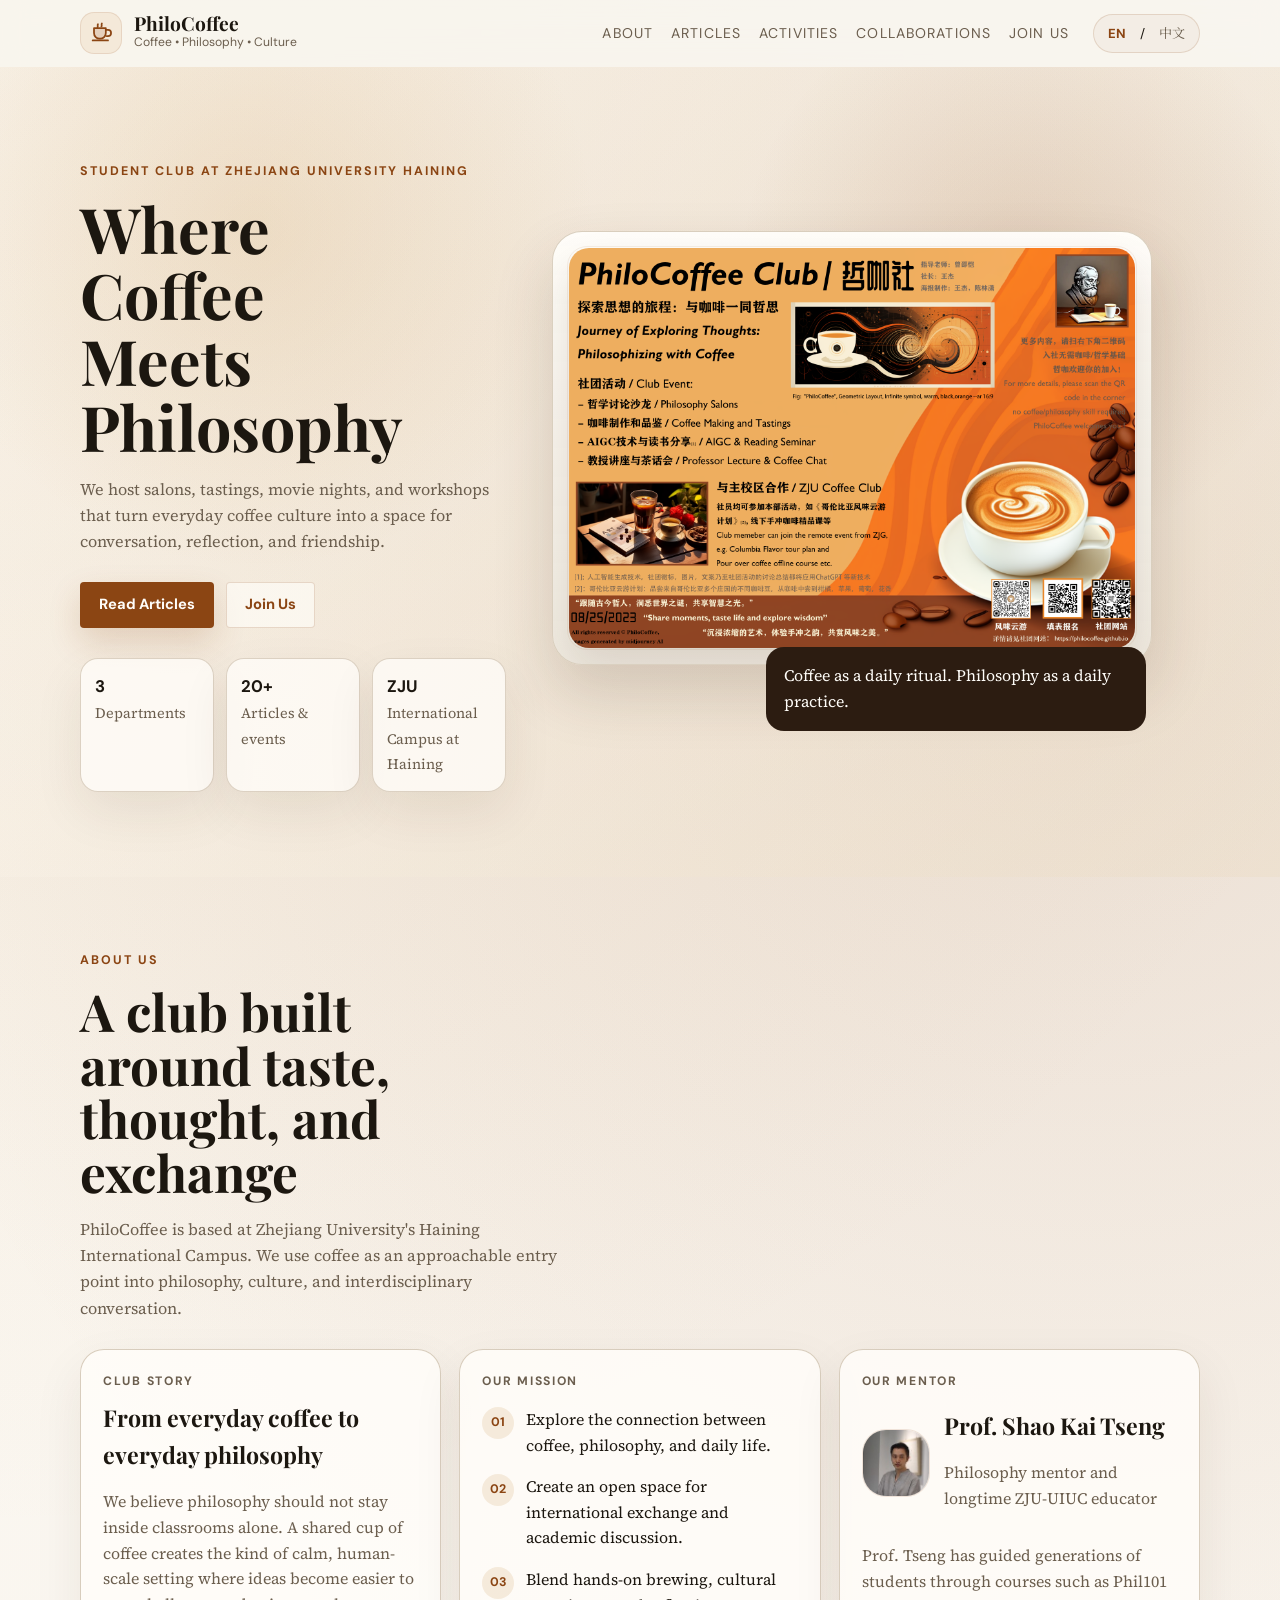
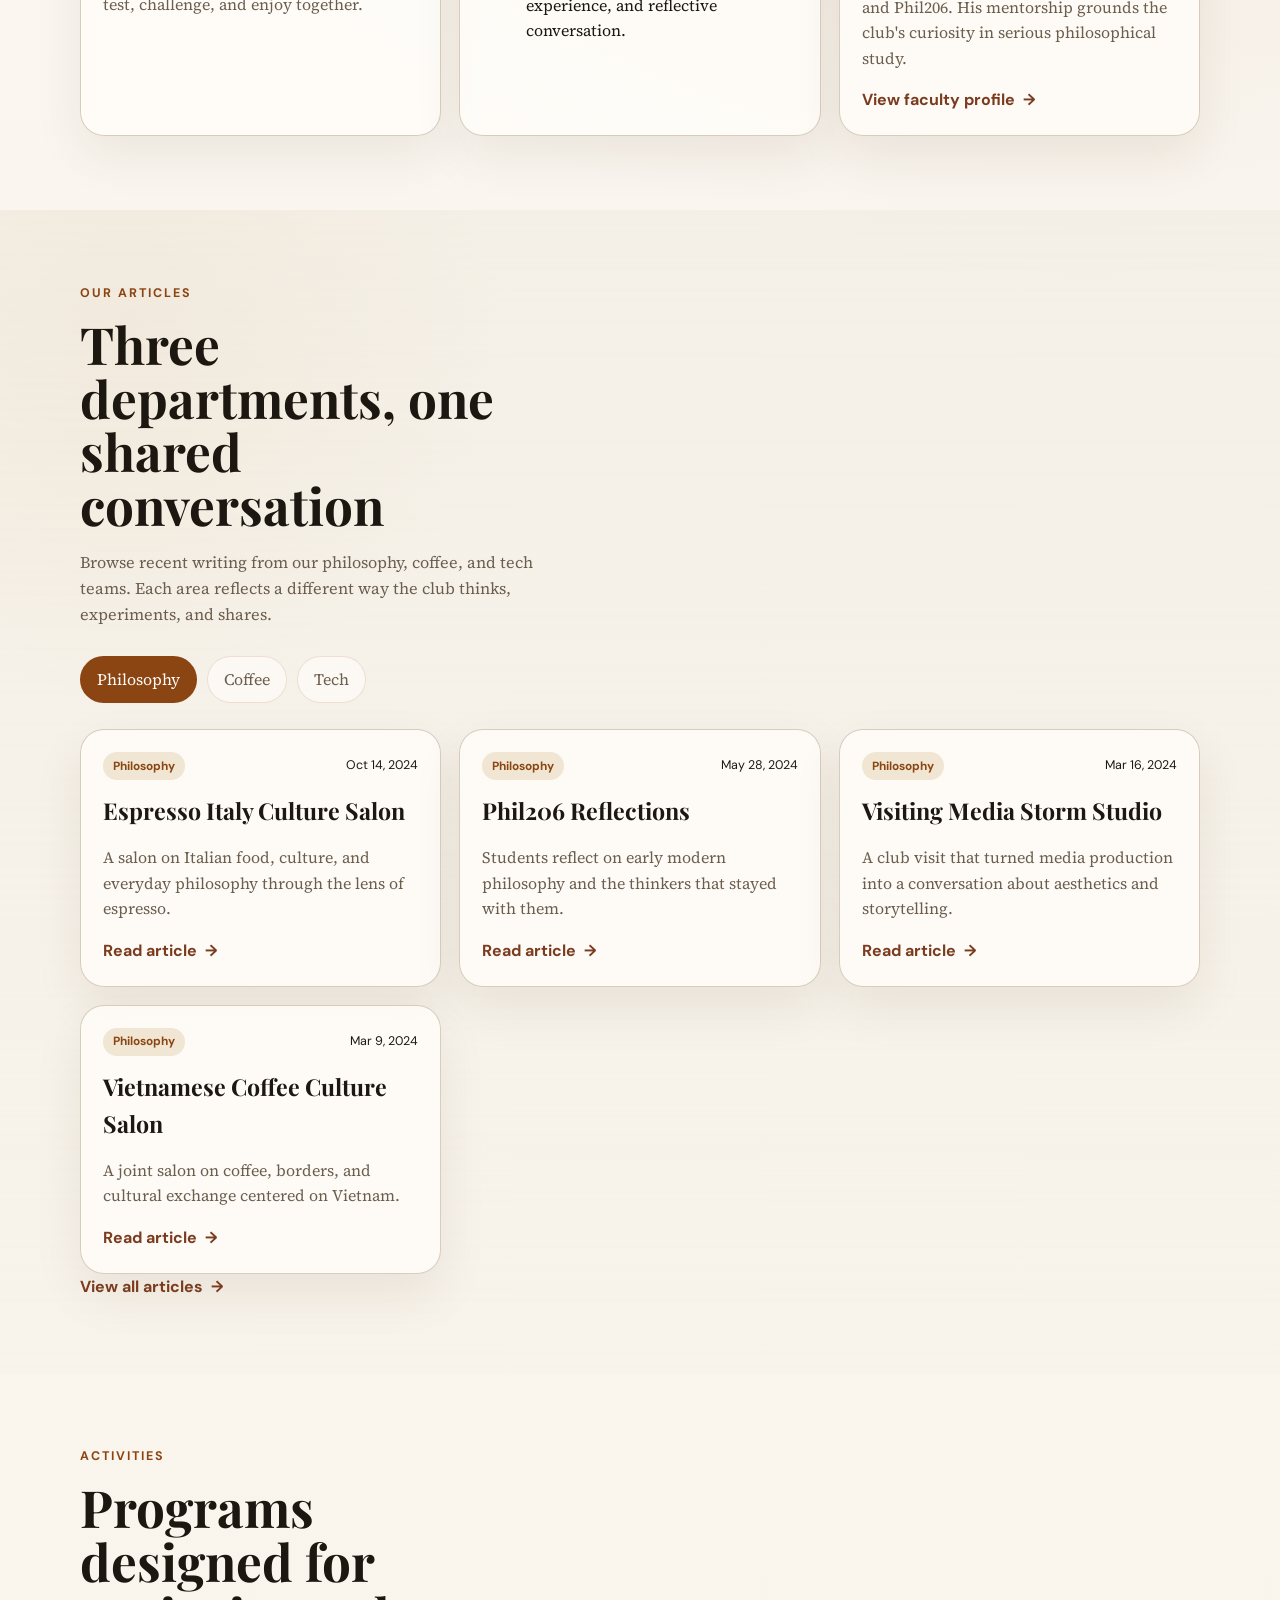
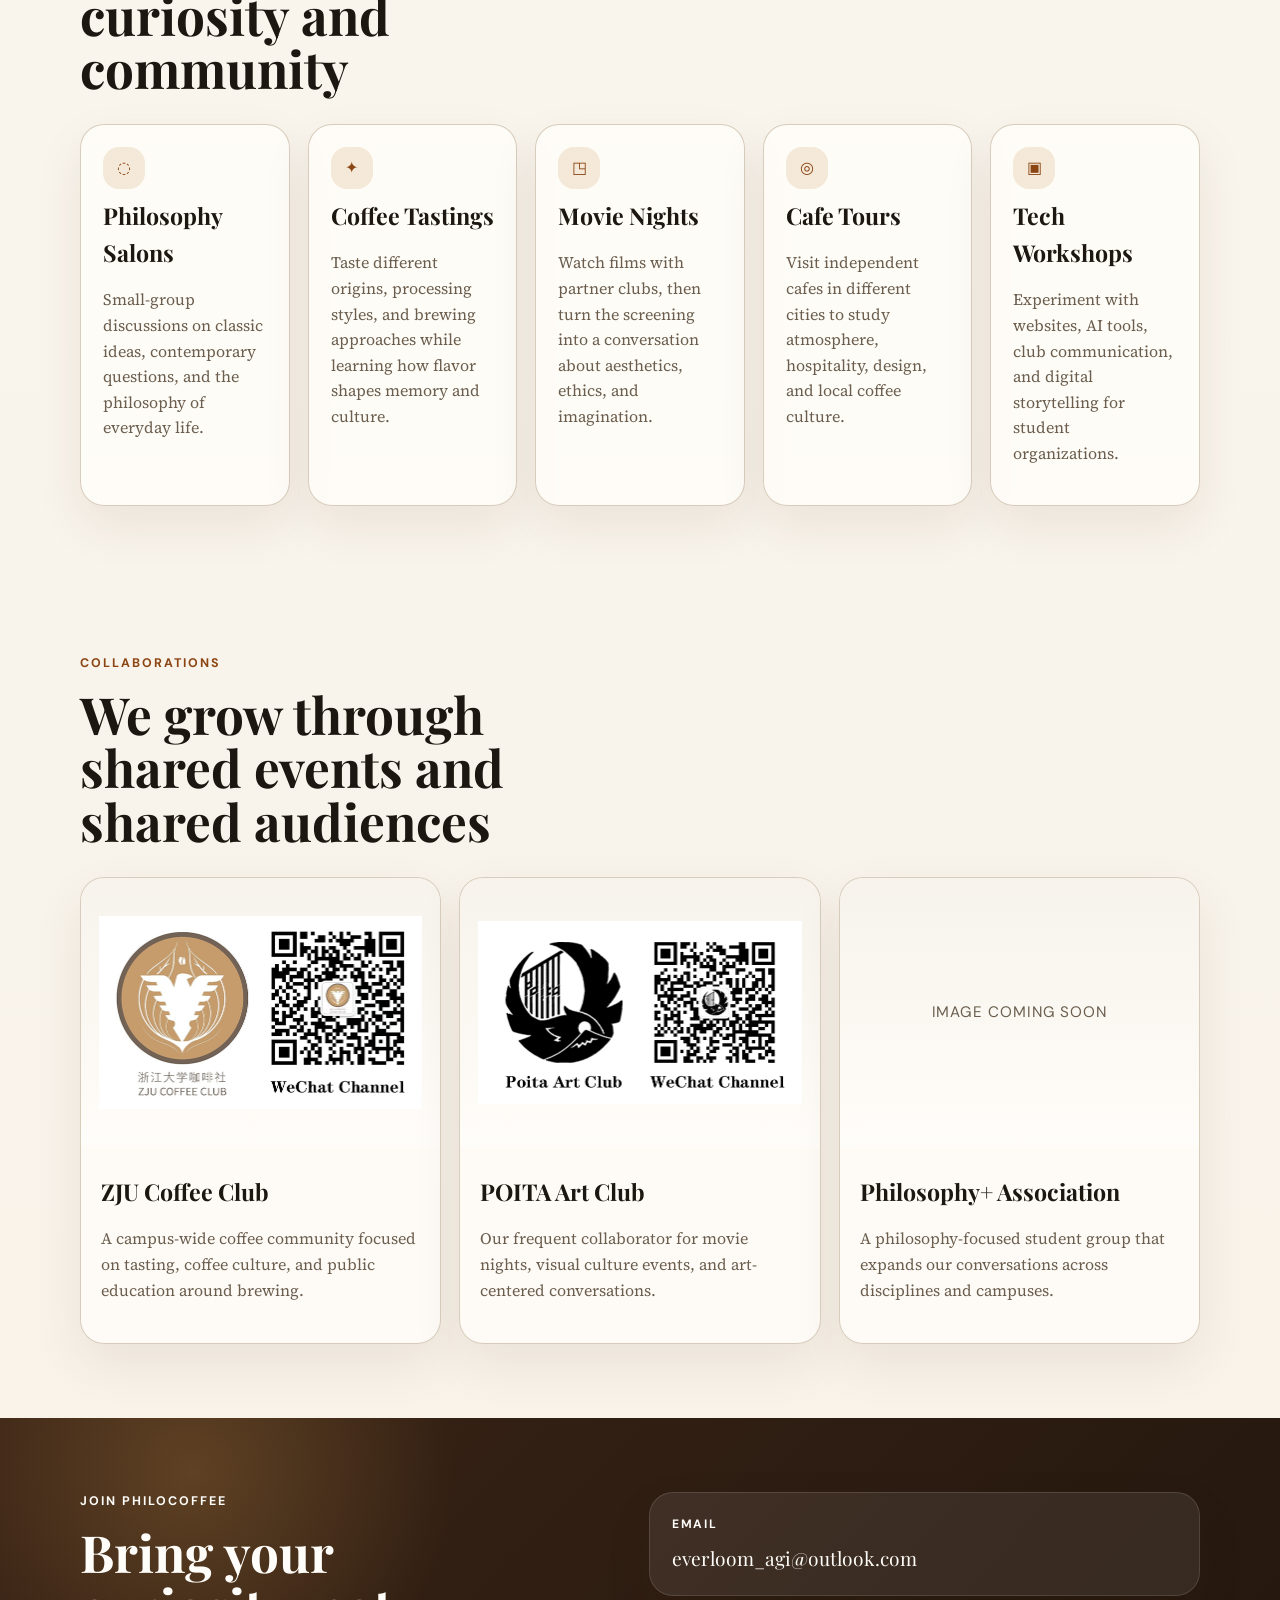
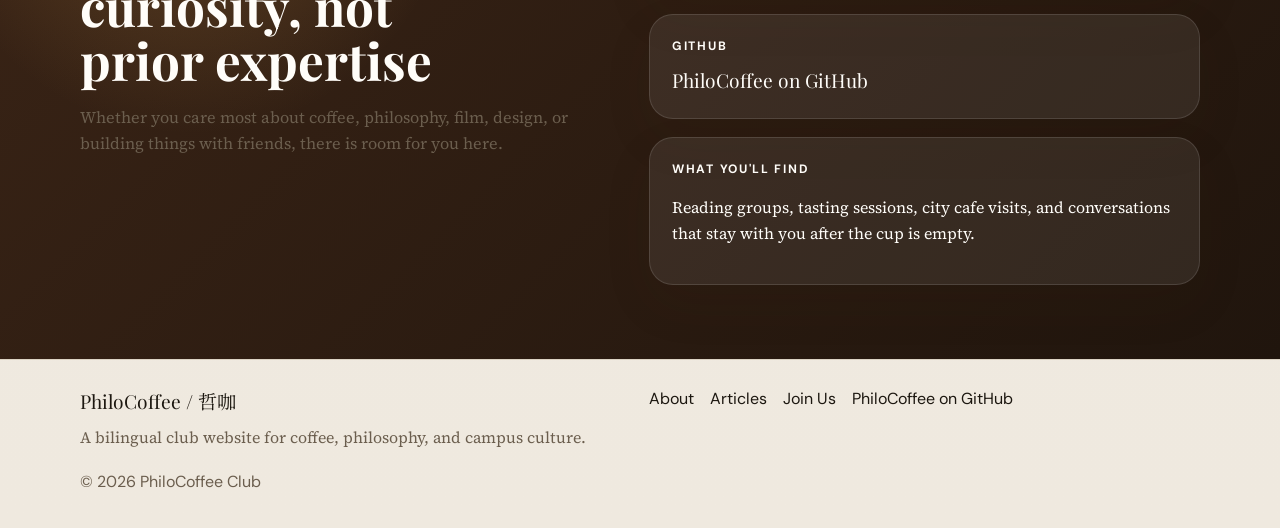
==== commit 9e69f91d: "Simplify contact links" ====
--- a/index.html
+++ b/index.html
@@ -256,11 +256,11 @@
         <div class="join-cards">
           <article class="join-card">
             <p class="card-label light lang" data-en="Email" data-zh="邮箱"></p>
-            <a href="mailto:jie.20@intl.zju.edu.cn">jie.20@intl.zju.edu.cn</a>
+            <a href="mailto:everloom_agi@outlook.com">everloom_agi@outlook.com</a>
           </article>
           <article class="join-card">
             <p class="card-label light lang" data-en="GitHub" data-zh="GitHub"></p>
-            <a href="https://github.com/PhiloCoffee/PhiloCoffee.github.io/issues" target="_blank" rel="noreferrer" class="lang" data-en="Open an issue" data-zh="提交 Issue"></a>
+            <a href="https://github.com/PhiloCoffee" target="_blank" rel="noreferrer" class="lang" data-en="PhiloCoffee on GitHub" data-zh="PhiloCoffee GitHub"></a>
           </article>
           <article class="join-card">
             <p class="card-label light lang" data-en="What you'll find" data-zh="你会收获"></p>
@@ -281,11 +281,10 @@
         <a href="#about" class="lang" data-en="About" data-zh="关于"></a>
         <a href="#articles" class="lang" data-en="Articles" data-zh="文章"></a>
         <a href="#join" class="lang" data-en="Join Us" data-zh="加入我们"></a>
-        <a href="https://github.com/PhiloCoffee/PhiloCoffee.github.io" target="_blank" rel="noreferrer" class="lang" data-en="Open source on GitHub" data-zh="GitHub 开源"></a>
+        <a href="https://github.com/PhiloCoffee" target="_blank" rel="noreferrer" class="lang" data-en="PhiloCoffee on GitHub" data-zh="PhiloCoffee GitHub"></a>
       </div>
       <div class="footer-meta">
         <p>© <span id="year"></span> PhiloCoffee Club</p>
-        <p class="lang" data-en="English / 中文 available on every page" data-zh="每一页均支持 English / 中文"></p>
       </div>
     </div>
   </footer>
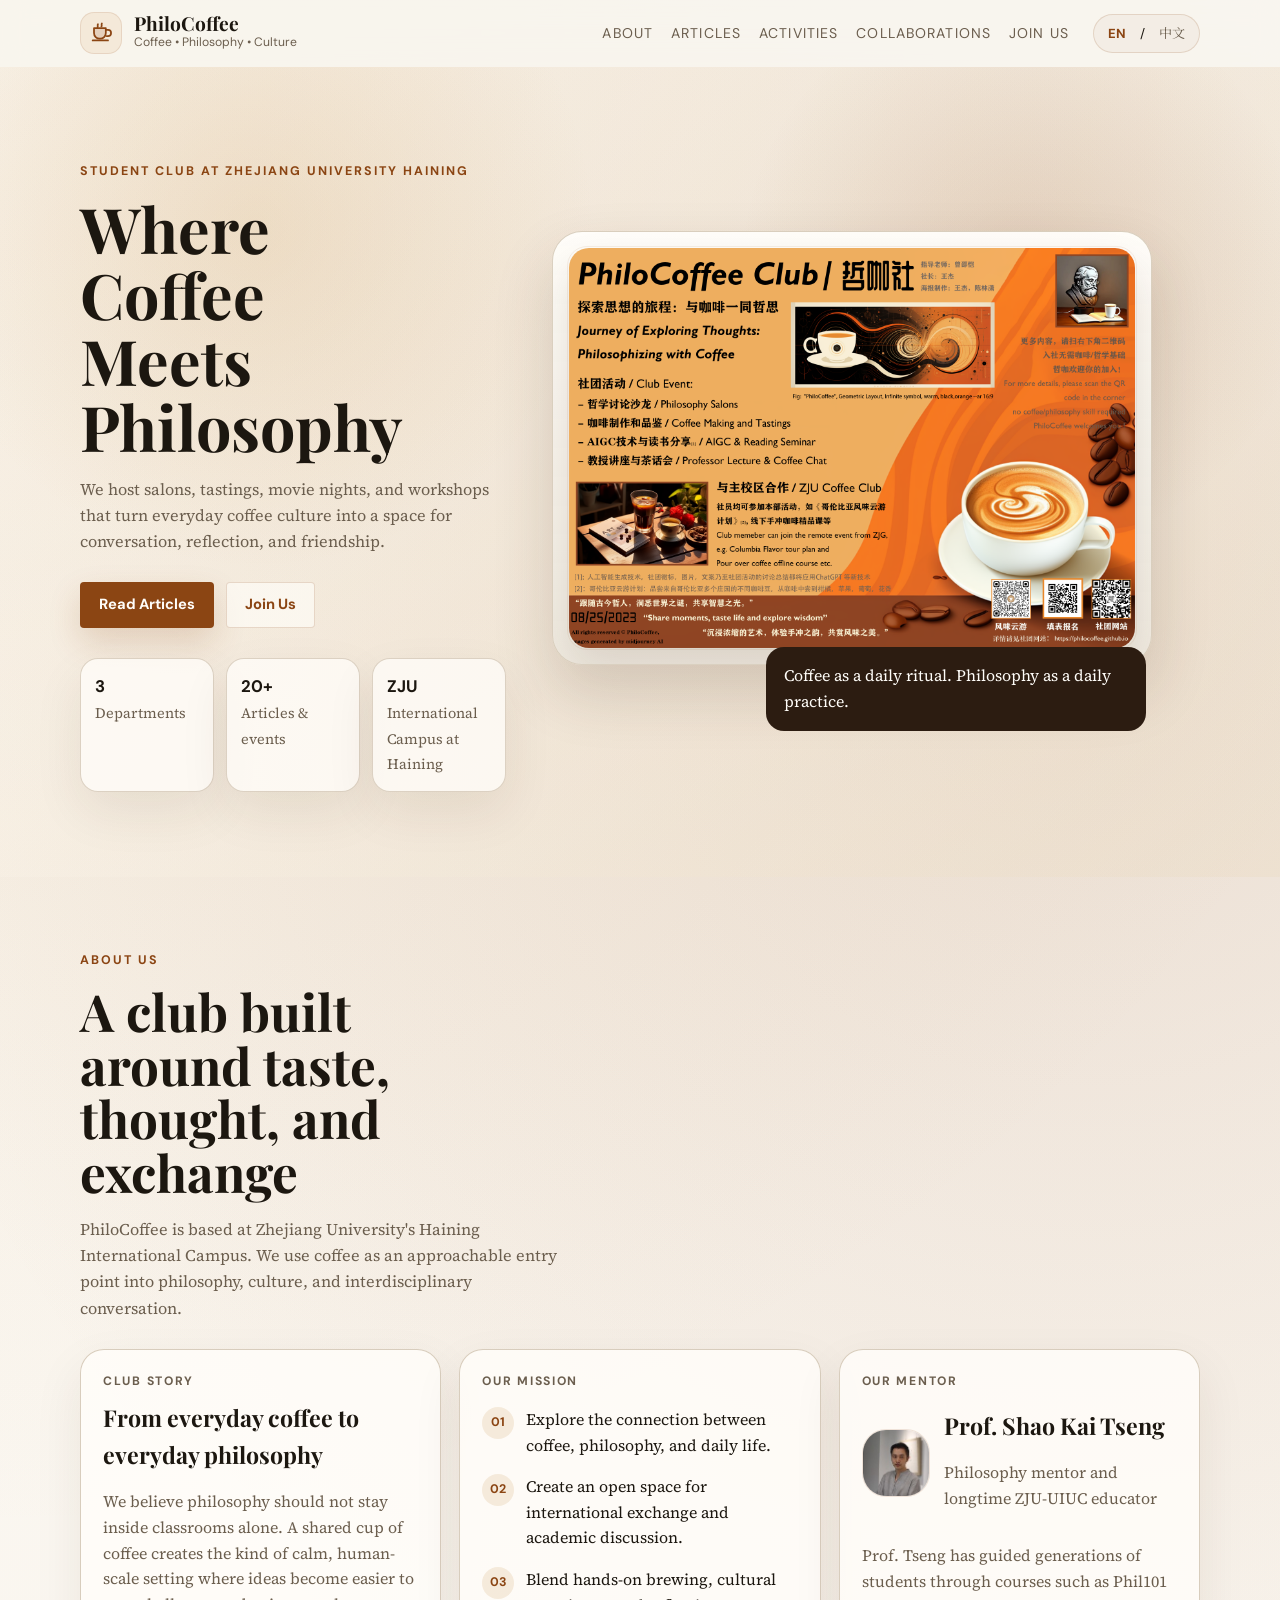
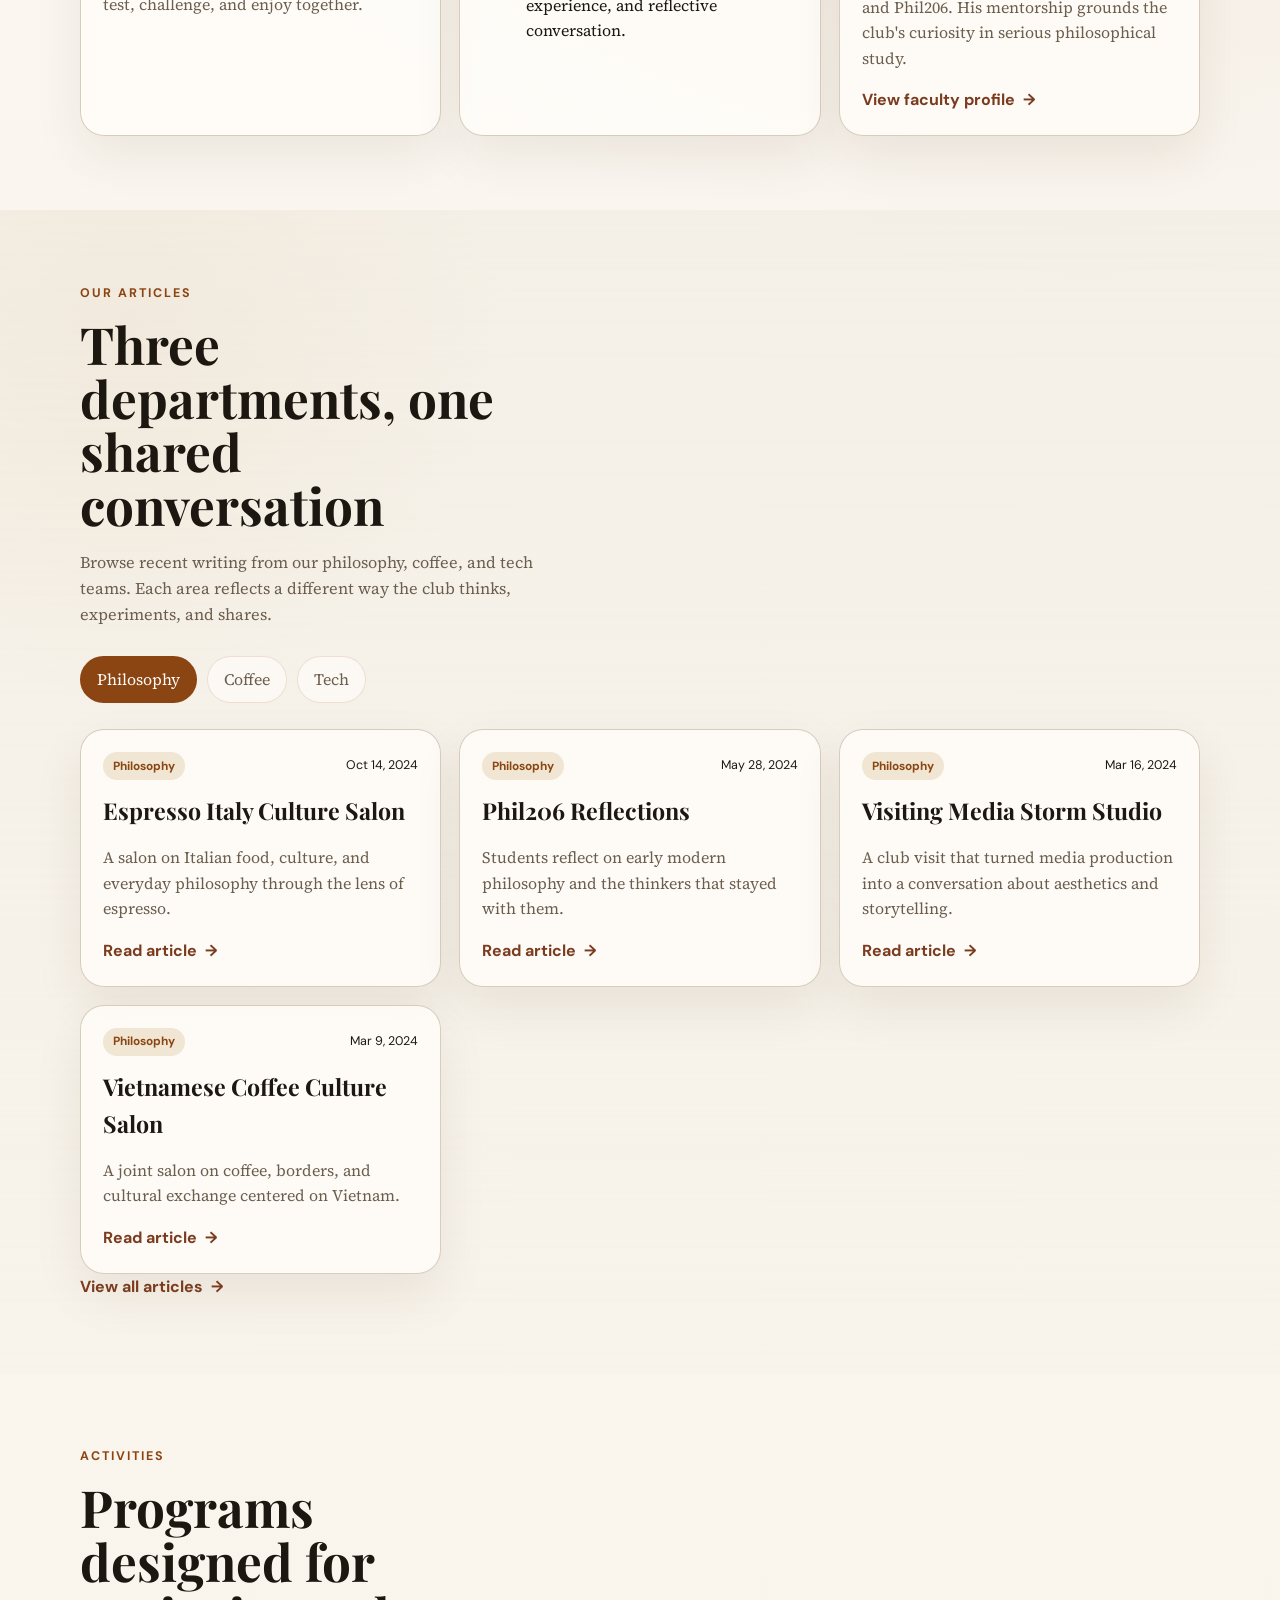
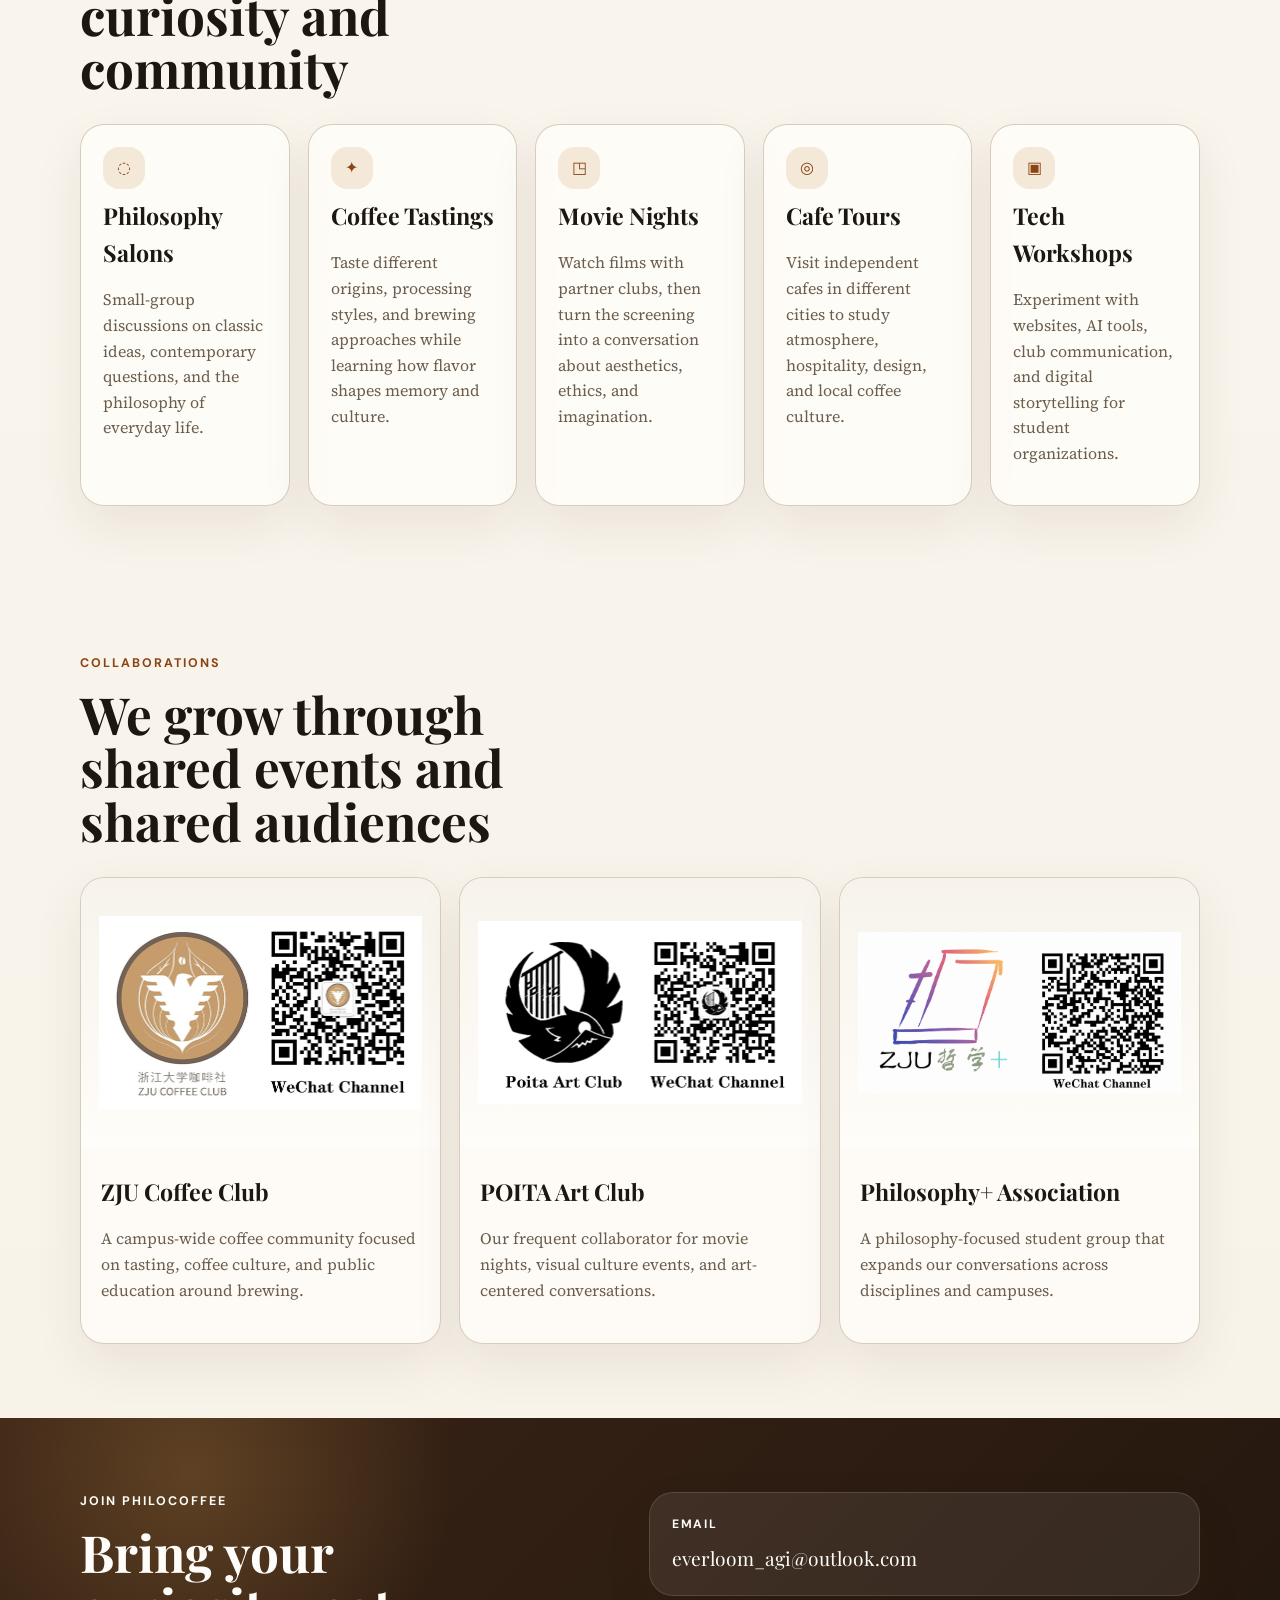
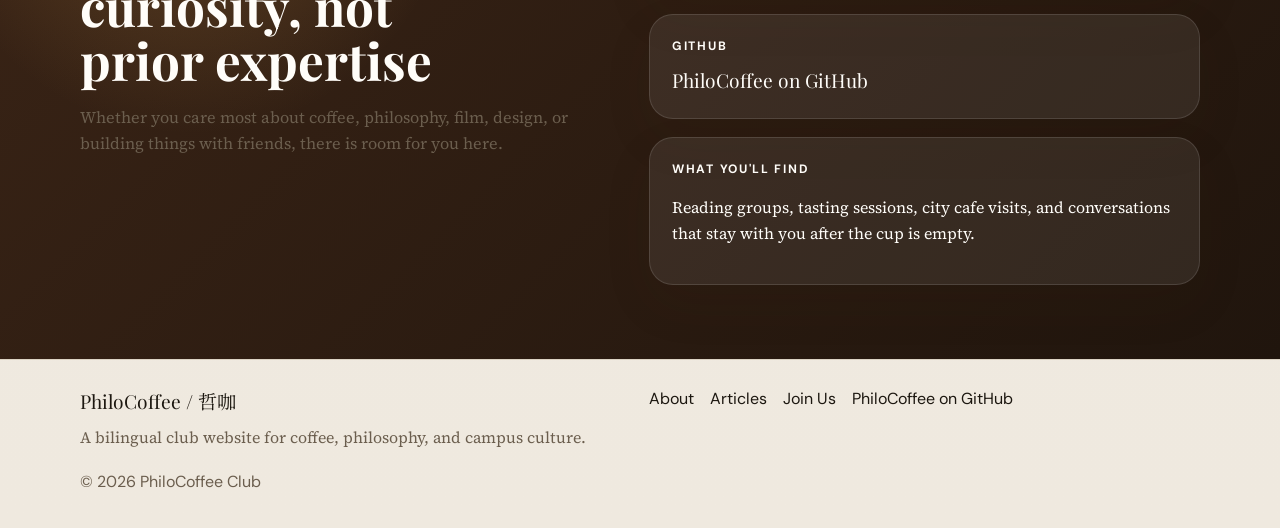
==== commit bb0d7dd4: "Add Philosophy Plus QR image" ====
--- a/index.html
+++ b/index.html
@@ -234,9 +234,7 @@
             </div>
           </article>
           <article class="partner-card">
-            <div class="partner-placeholder" aria-hidden="true">
-              <span class="lang" data-en="Image coming soon" data-zh="图片待补充"></span>
-            </div>
+            <img src="/image/philosophy-plus-channel.png" alt="Philosophy+ Association WeChat Channel QR code">
             <div class="partner-copy">
               <h3>Philosophy+ Association</h3>
               <p class="lang" data-en="A philosophy-focused student group that expands our conversations across disciplines and campuses." data-zh="以哲学为核心的学生组织，帮助我们把讨论延伸到更多学科与校园。"></p>
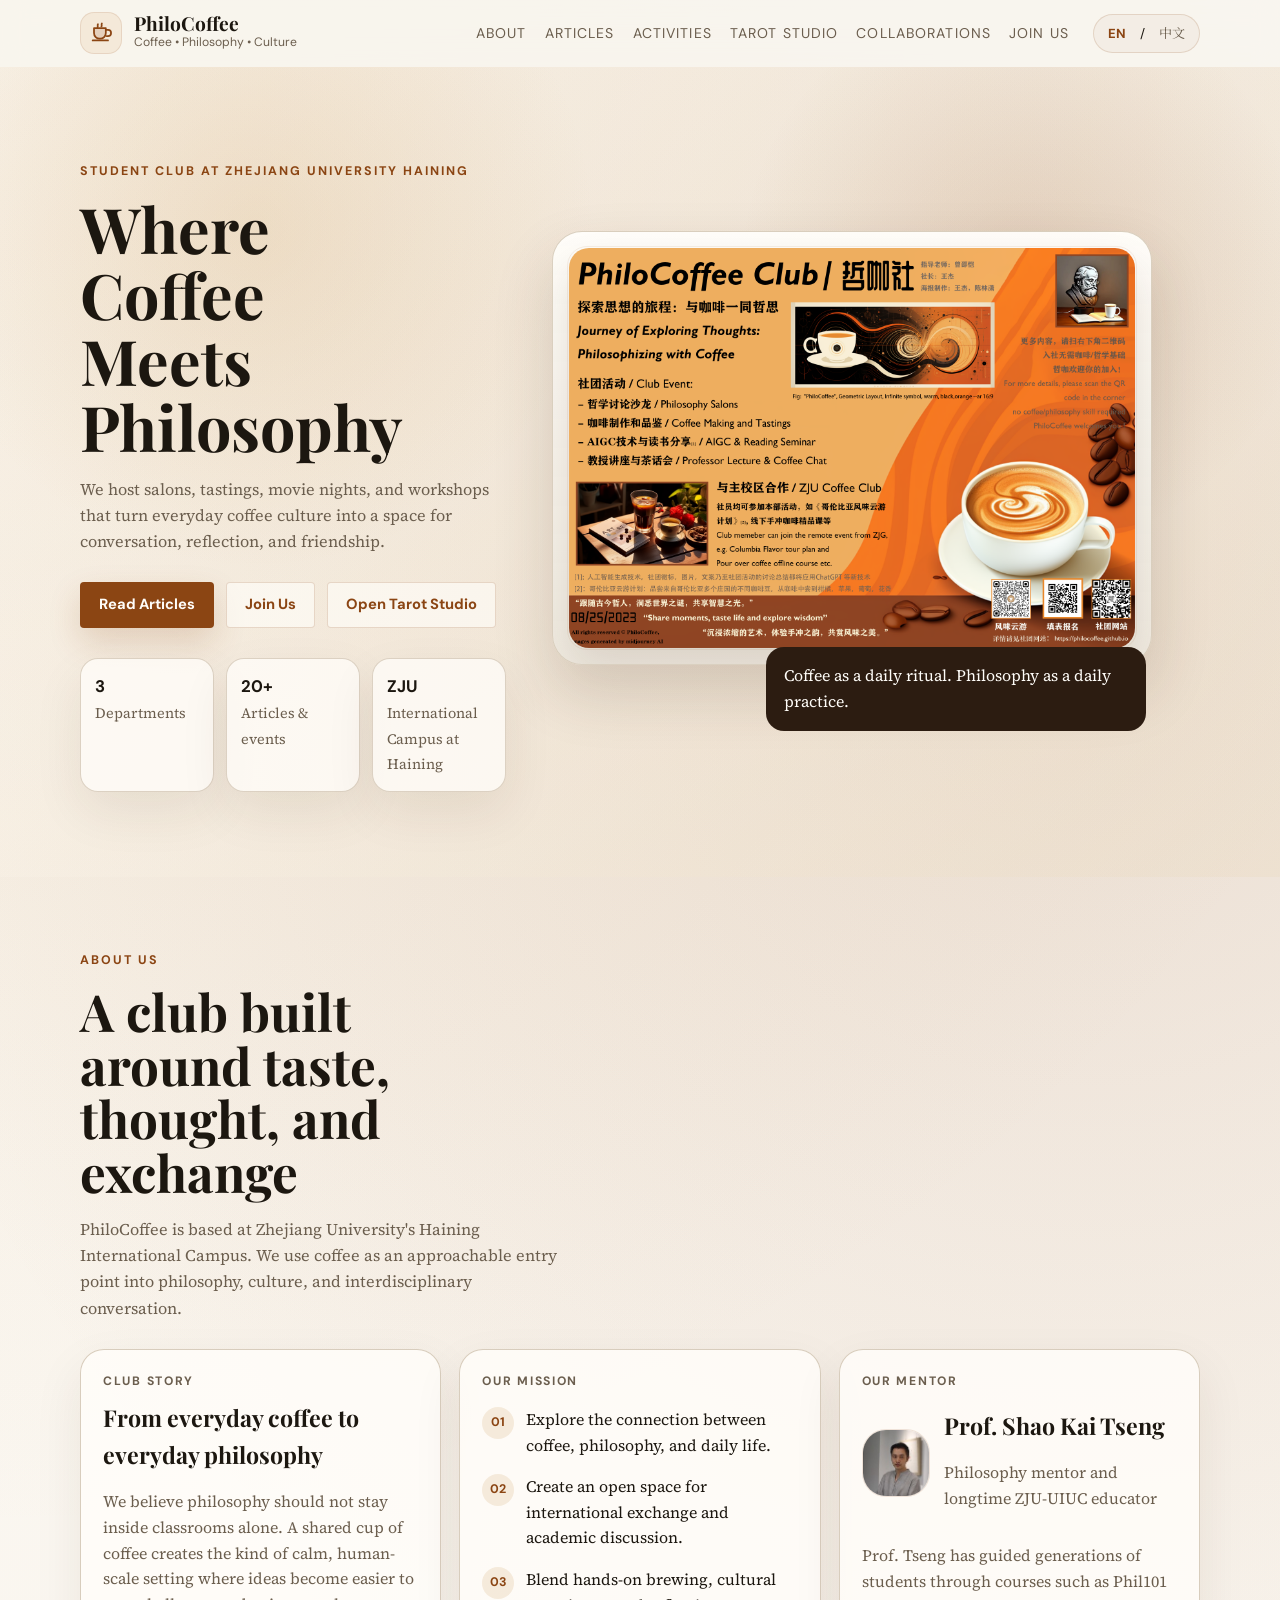
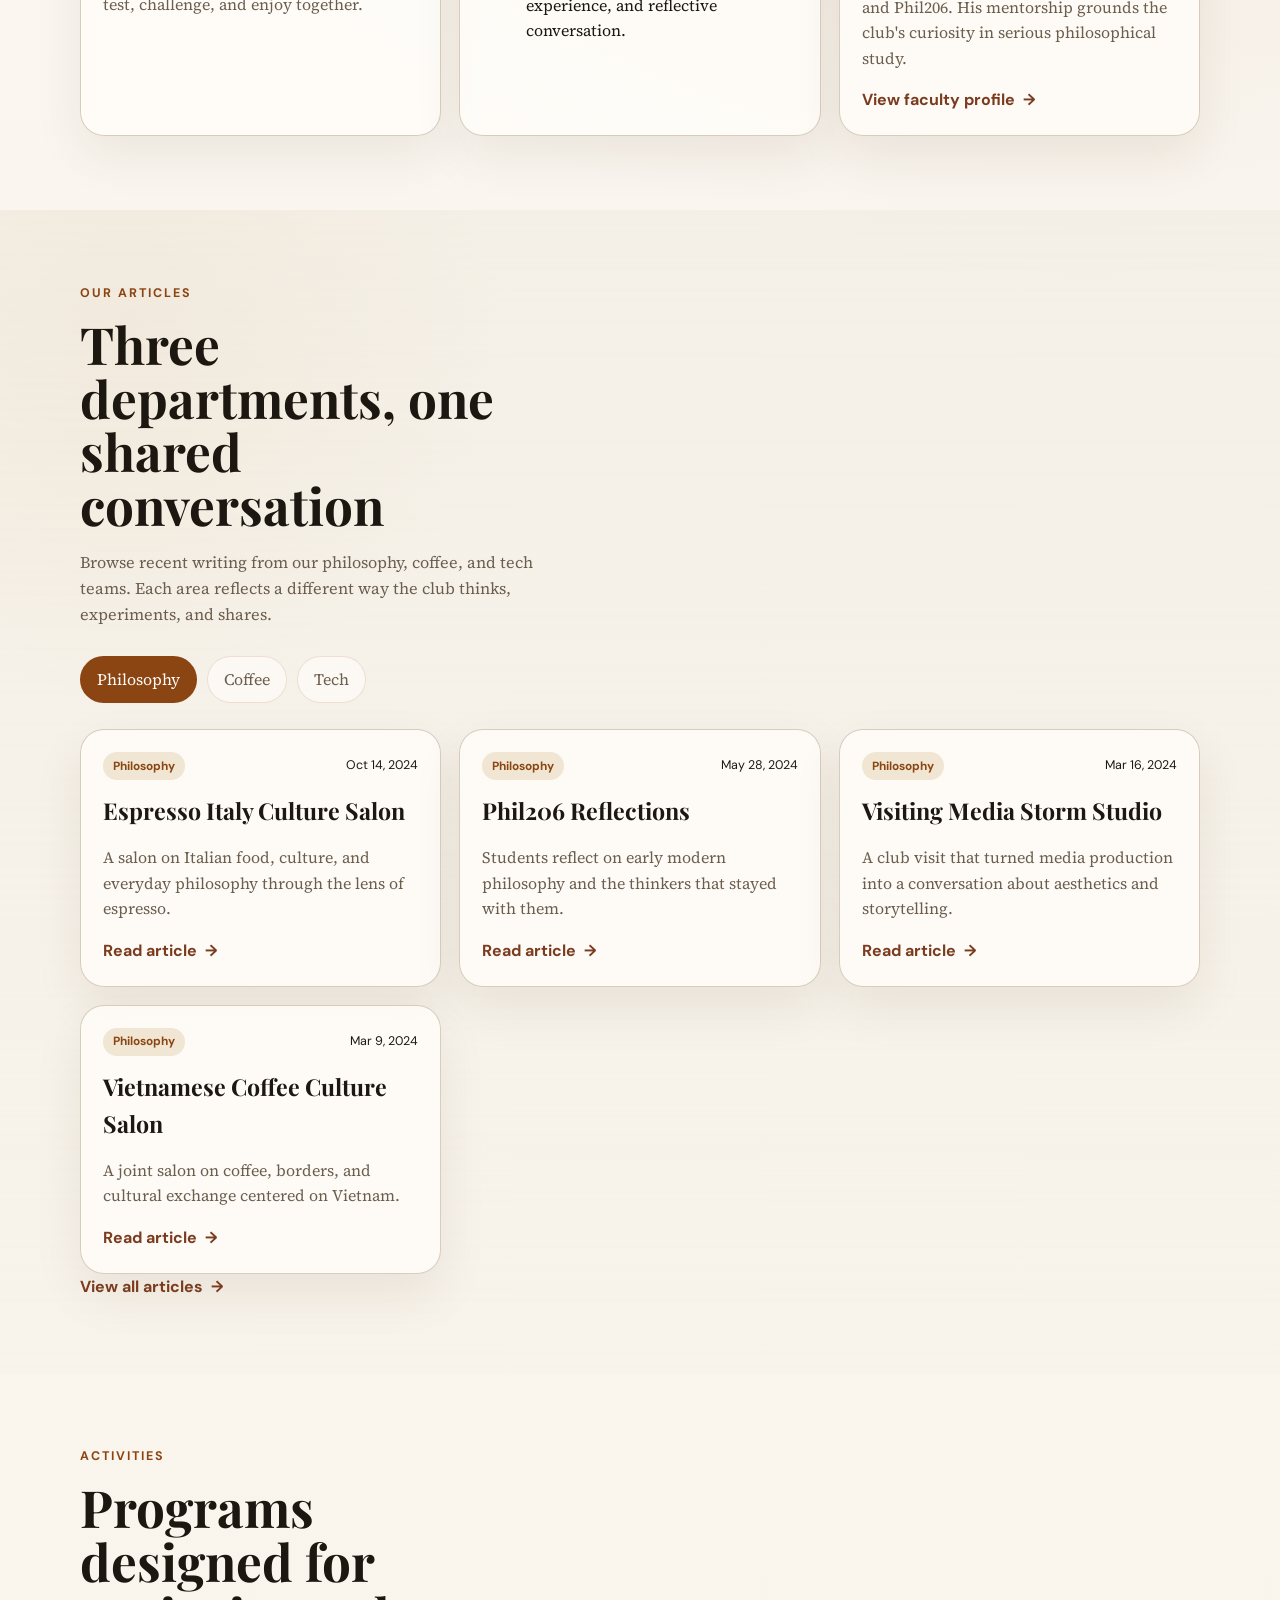
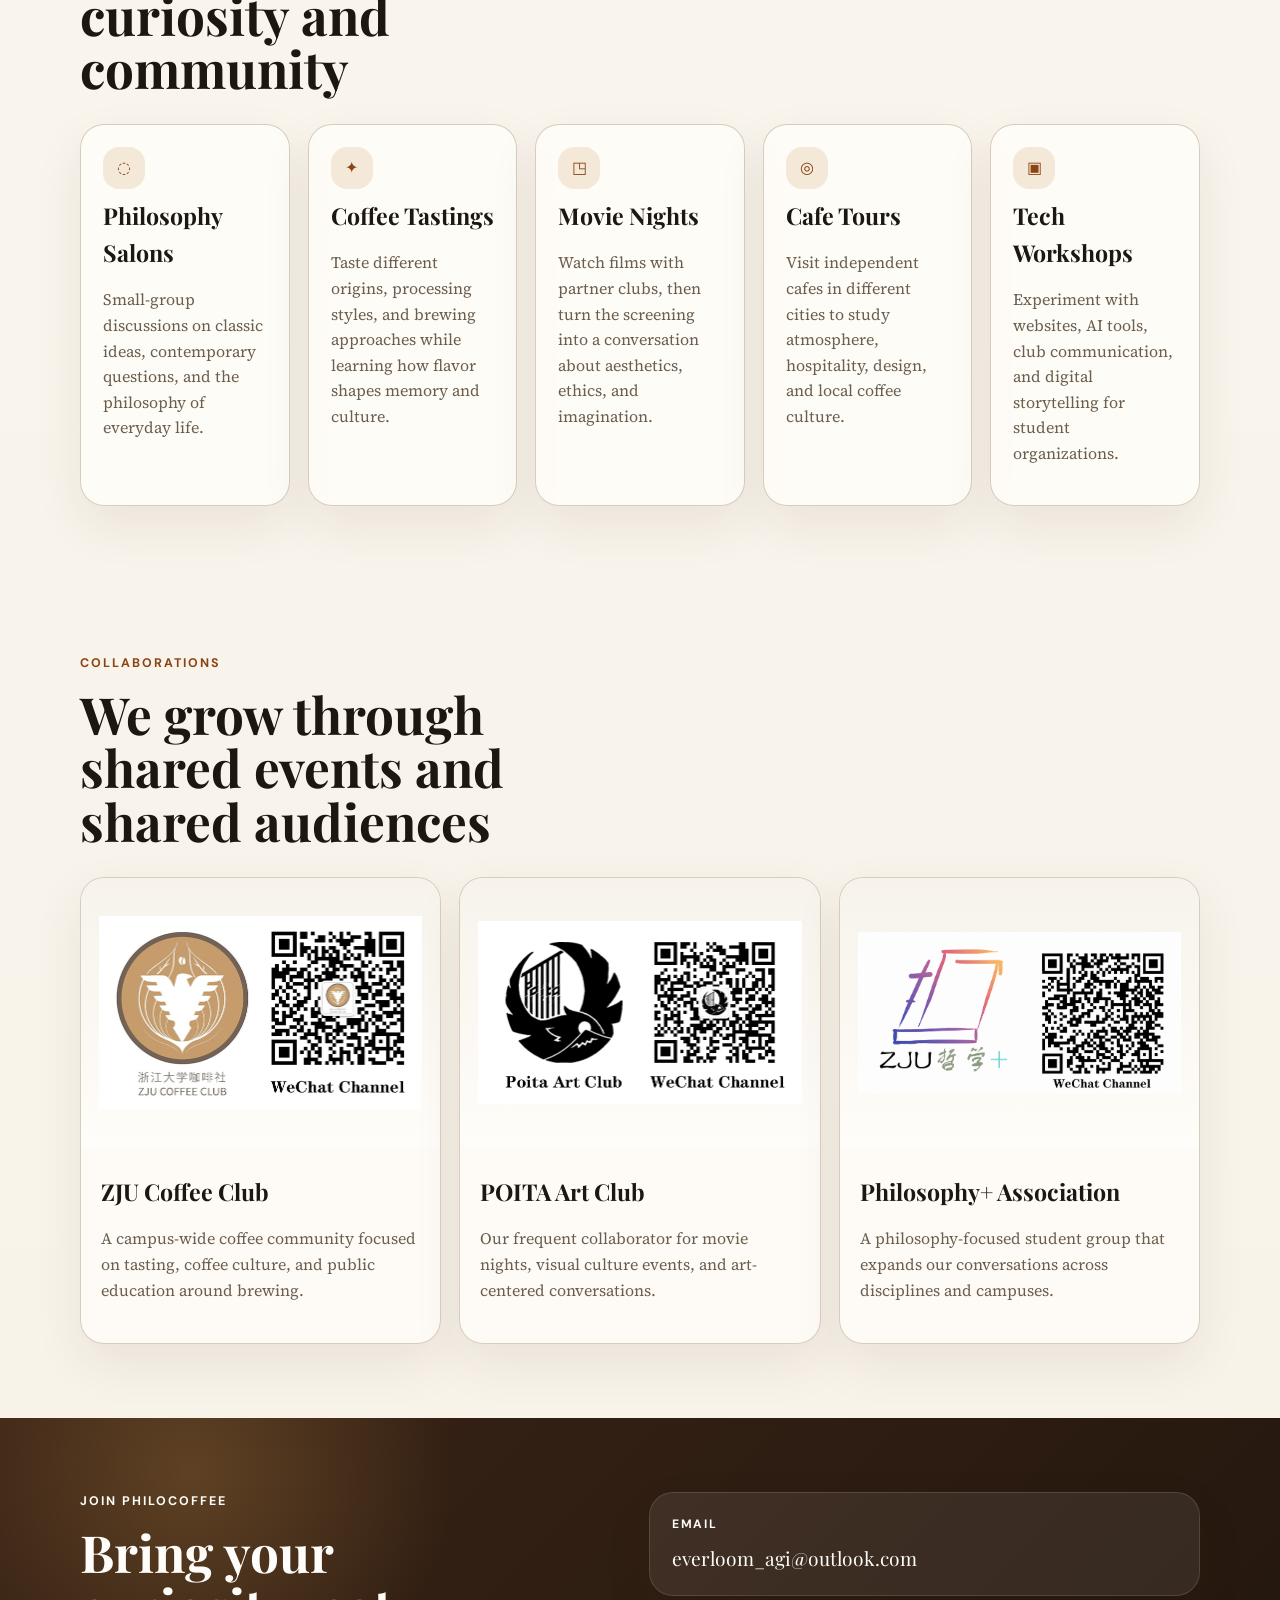
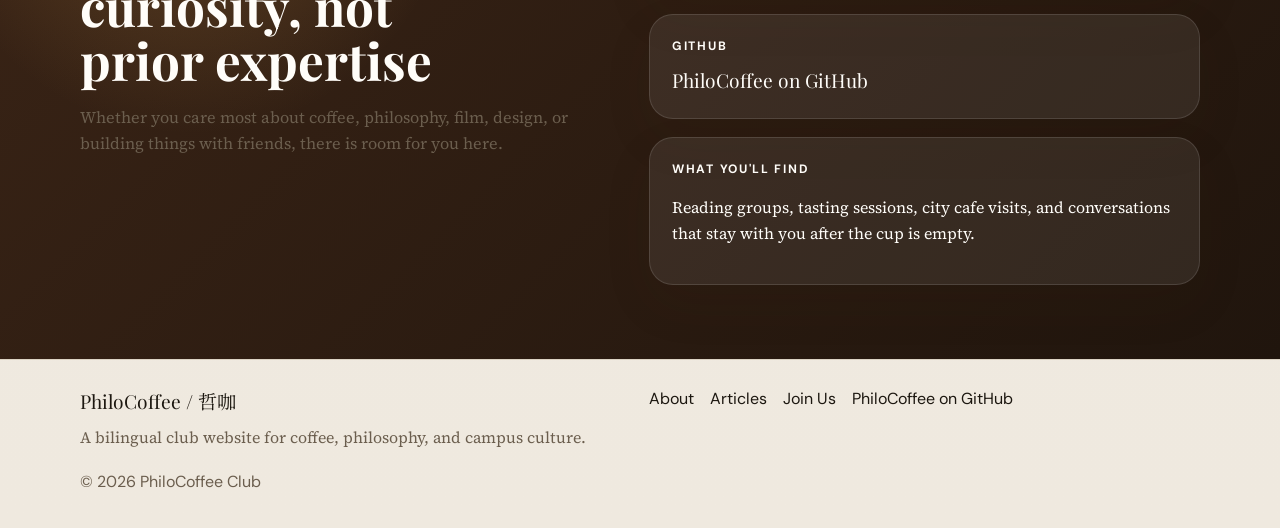
==== commit 234c0527: "Add Tarot Studio redirect" ====
--- a/index.html
+++ b/index.html
@@ -41,6 +41,7 @@
           <a href="#about" class="lang" data-en="About" data-zh="关于我们"></a>
           <a href="#articles" class="lang" data-en="Articles" data-zh="文章"></a>
           <a href="#activities" class="lang" data-en="Activities" data-zh="活动"></a>
+          <a href="/tarot/" class="lang" data-en="Tarot Studio" data-zh="塔罗工作台"></a>
           <a href="#collaborations" class="lang" data-en="Collaborations" data-zh="合作"></a>
           <a href="#join" class="lang" data-en="Join Us" data-zh="加入我们"></a>
         </div>
@@ -64,6 +65,7 @@
           <div class="hero-actions">
             <a class="button button-primary lang" href="#articles" data-en="Read Articles" data-zh="浏览文章"></a>
             <a class="button button-secondary lang" href="#join" data-en="Join Us" data-zh="加入我们"></a>
+            <a class="button button-secondary lang" href="/tarot/" data-en="Open Tarot Studio" data-zh="打开塔罗工作台"></a>
           </div>
           <div class="hero-metrics">
             <div class="metric">
